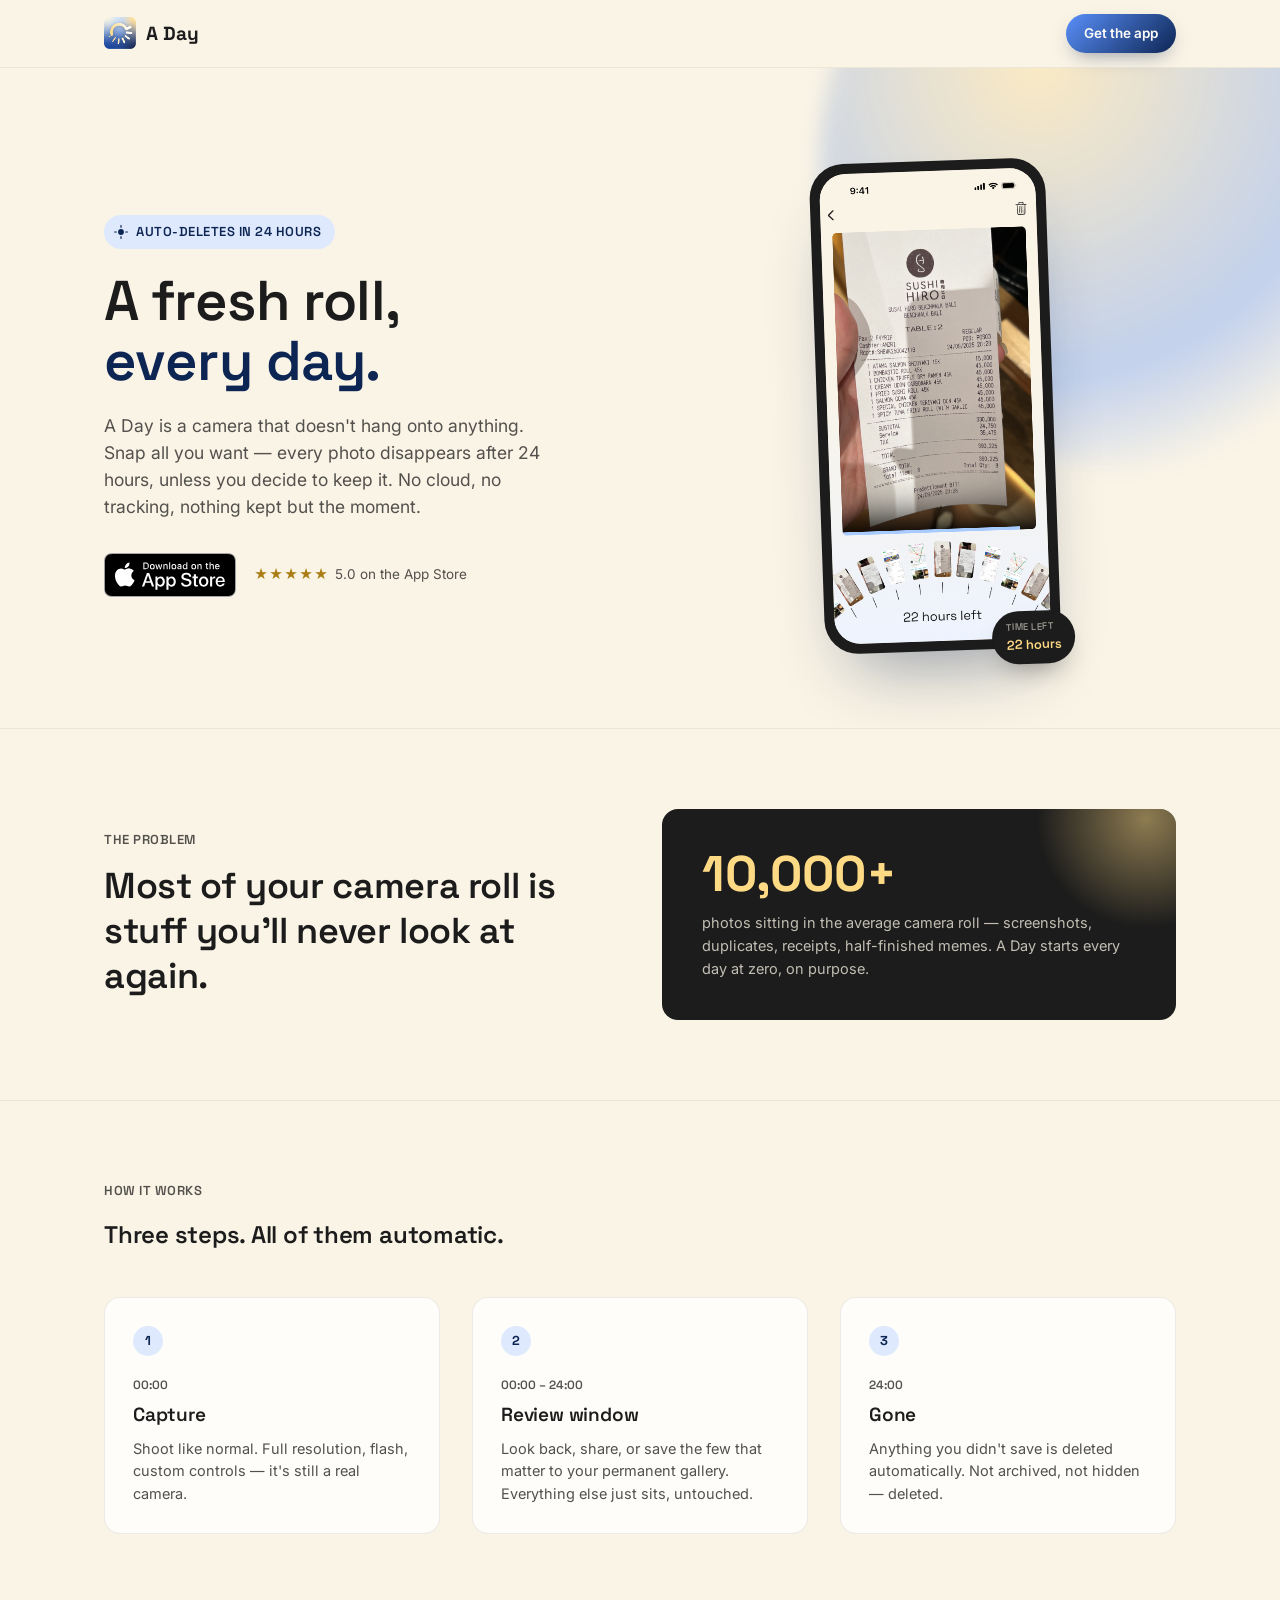
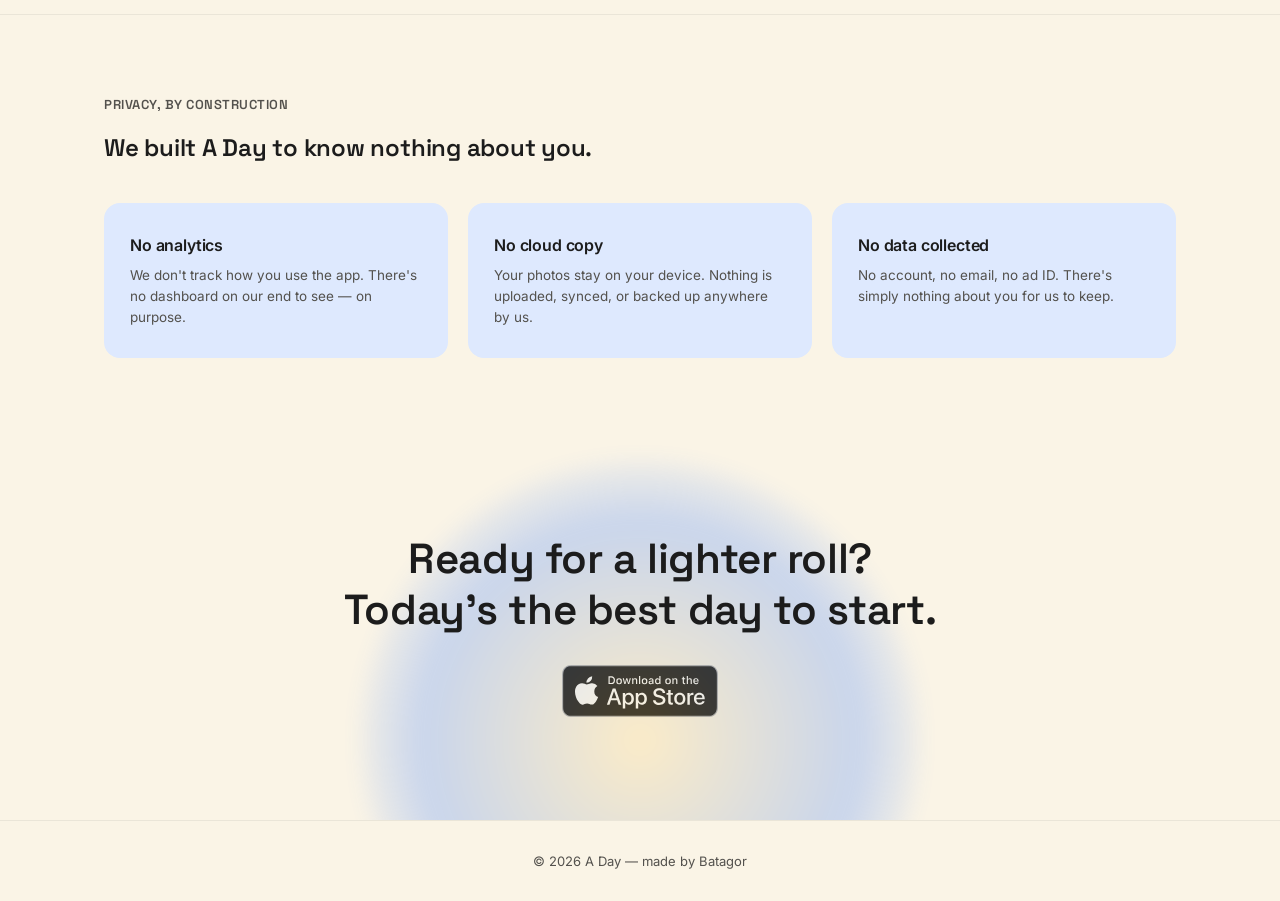
==== index.html @ b7d55d92 "Increase stage and phone dimensions in CSS" ====
<!DOCTYPE html>
<html lang="en">
<head>
<meta charset="UTF-8">
<meta name="viewport" content="width=device-width, initial-scale=1.0">
<title>A Day — A fresh roll, every day</title>
<meta name="description" content="A Day is a privacy-first camera app that auto-deletes your photos after 24 hours. No cloud. No analytics. No clutter.">

<!-- ============================================================
  CONFIG
============================================================ -->
<script>
  const APP_STORE_URL = "https://apps.apple.com/id/app/a-day-temporary-camera/id6754833335?l=id";
  const RATING = "5.0";
</script>

<link rel="preconnect" href="https://fonts.googleapis.com">
<link rel="preconnect" href="https://fonts.gstatic.com" crossorigin>
<link href="https://fonts.googleapis.com/css2?family=Space+Grotesk:wght@400;500;600;700&family=Inter:wght@400;500;600&display=swap" rel="stylesheet">

<style>
  :root{
    --cream: #faf4e6;
    --cream-soft: #fefdfa;
    --ink: #1c1c1c;
    --ink-soft: #53514d;
    --blue: #5a90fa;
    --blue-deep: #0d2553;
    --blue-pale: #dee9fe;
    --yellow: #ffda85;
    --yellow-deep: #aa7d14;
    --mint: #d5ffe0;
    --radius: 16px;
  }

  *{ box-sizing: border-box; }
  html{ scroll-behavior: smooth; }
  body{
    margin: 0;
    background: var(--cream);
    color: var(--ink);
    font-family: 'Inter', sans-serif;
    line-height: 1.55;
    -webkit-font-smoothing: antialiased;
  }
  h1, h2, h3{
    font-family: 'Space Grotesk', sans-serif;
    font-weight: 600;
    margin: 0;
    letter-spacing: -0.01em;
  }
  a{ color: inherit; }
  :focus-visible{ outline: 2px solid var(--blue-deep); outline-offset: 3px; }

  .wrap{ max-width: 1120px; margin: 0 auto; padding: 0 24px; }

  header{
    position: sticky; top: 0; z-index: 50;
    background: rgba(250,244,230,0.85);
    backdrop-filter: blur(8px);
    border-bottom: 1px solid rgba(28,28,28,0.06);
  }
  .header-inner{
    display: flex; align-items: center; justify-content: space-between;
    padding: 14px 24px;
  }
  .brand{ display: flex; align-items: center; gap: 10px; text-decoration: none; }
  .brand img{ width: 32px; height: 32px; display: block; }
  .brand span{
    font-family: 'Space Grotesk', sans-serif;
    font-weight: 700; font-size: 19px; color: var(--ink);
  }
  .btn{
    font-family: 'Inter', sans-serif; font-size: 14px; font-weight: 600;
    text-decoration: none; padding: 11px 20px; border-radius: 999px;
    display: inline-block; transition: transform 0.15s ease, box-shadow 0.15s ease;
  }
  .btn-primary{
    background: linear-gradient(135deg, var(--blue) 0%, var(--blue-deep) 100%);
    color: var(--cream-soft);
    box-shadow: 0 8px 20px -8px rgba(13,37,83,0.5);
  }
  .btn-primary:hover{ transform: translateY(-2px); box-shadow: 0 12px 24px -8px rgba(13,37,83,0.55); }
  .btn-small{ font-size: 13.5px; padding: 9px 18px; }
  .badge-link{ display: inline-block; line-height: 0; transition: transform 0.15s ease; }
  .badge-link img{ height: 44px; width: auto; display: block; }
  .badge-link:hover{ transform: translateY(-2px); }
  .badge-link.large img{ height: 52px; }

  .hero{ padding: 88px 0 72px; position: relative; overflow: hidden; }
  .hero-glow{
    position: absolute; top: -220px; right: -160px;
    width: 620px; height: 620px; border-radius: 50%;
    background: radial-gradient(circle at 35% 35%, var(--yellow) 0%, var(--blue) 55%, transparent 75%);
    opacity: 0.35; filter: blur(10px);
    pointer-events: none;
  }
  .hero-grid{
    display: grid; grid-template-columns: 1.05fr 0.95fr; gap: 56px;
    align-items: center; position: relative;
  }
  .eyebrow{
    font-family: 'Space Grotesk', sans-serif; font-weight: 600;
    font-size: 13px; letter-spacing: 0.04em; text-transform: uppercase;
    color: var(--blue-deep);
    display: inline-flex; align-items: center; gap: 8px;
    background: var(--blue-pale);
    padding: 7px 14px 7px 10px; border-radius: 999px;
    margin-bottom: 22px;
  }
  .eyebrow .sunmark{ width: 14px; height: 14px; }
  .hero h1{
    font-size: clamp(36px, 5vw, 56px); line-height: 1.06; margin-bottom: 22px;
  }
  .hero h1 .accent{ color: var(--blue-deep); }
  .hero p.lede{
    font-size: 17.5px; color: var(--ink-soft); max-width: 460px; margin-bottom: 32px;
  }
  .cta-row{ display: flex; align-items: center; gap: 18px; flex-wrap: wrap; }
  .rating-inline{ font-size: 13.5px; color: var(--ink-soft); display: flex; align-items: center; gap: 6px; }
  .rating-inline .stars{ color: var(--yellow-deep); letter-spacing: 1px; }

  .stage{ position: relative; display: flex; justify-content: center; align-items: center; height: 500px; }
  .phone{
    width: 236px; height: 490px;
    background: var(--ink);
    border-radius: 34px;
    padding: 10px;
    box-shadow: 0 40px 70px -30px rgba(13,37,83,0.45);
    position: relative;
    transform: rotate(-2deg);
  }
  .phone-screen{
    width: 100%; height: 100%;
    border-radius: 26px;
    overflow: hidden;
    position: relative;
    background: var(--cream);
  }
  .phone-screen img{
    width: 100%; height: 100%;
    object-fit: cover;
    object-position: top center;
    display: block;
  }
  .timer-pill{
    position: absolute; bottom: -16px; right: -14px;
    background: var(--ink); color: var(--yellow);
    padding: 9px 14px; border-radius: 999px;
    font-family: 'Space Grotesk', sans-serif; font-size: 13px; font-weight: 600;
    box-shadow: 0 14px 28px -12px rgba(0,0,0,0.4);
  }
  .timer-pill span{ color: var(--cream); opacity: 0.6; font-size: 9.5px; font-weight: 500; display: block; letter-spacing: 0.05em; text-transform: uppercase; }

  @media (max-width: 860px){
    .hero-grid{ grid-template-columns: 1fr; }
    .stage{ height: 420px; order: -1; margin-bottom: 8px; }
  }

  .section{ padding: 80px 0; border-top: 1px solid rgba(28,28,28,0.07); }
  .section-label{
    font-family: 'Space Grotesk', sans-serif; font-weight: 600;
    font-size: 13px; letter-spacing: 0.04em; text-transform: uppercase;
    color: var(--ink-soft); margin-bottom: 14px;
  }

  .problem-grid{ display: grid; grid-template-columns: 1fr 1fr; gap: 44px; align-items: center; }
  .problem-grid h2{ font-size: clamp(27px, 3.2vw, 36px); line-height: 1.25; }
  .stat-card{
    background: var(--ink); color: var(--cream);
    padding: 40px; border-radius: var(--radius);
    position: relative; overflow: hidden;
  }
  .stat-card::after{
    content: ""; position: absolute; width: 220px; height: 220px; border-radius: 50%;
    background: radial-gradient(circle, var(--yellow), transparent 70%);
    top: -100px; right: -80px; opacity: 0.5;
  }
  .stat-number{
    font-family: 'Space Grotesk', sans-serif; font-weight: 700;
    font-size: 50px; color: var(--yellow); line-height: 1; margin-bottom: 12px; position: relative;
  }
  .stat-caption{ color: rgba(250,244,230,0.75); font-size: 14.5px; line-height: 1.6; position: relative; }
  @media (max-width: 860px){ .problem-grid{ grid-template-columns: 1fr; } }

  .timeline{ display: grid; grid-template-columns: repeat(3, 1fr); gap: 32px; margin-top: 44px; }
  .tl-step{
    background: var(--cream-soft);
    border: 1px solid rgba(28,28,28,0.08);
    border-radius: var(--radius);
    padding: 28px;
  }
  .tl-mark{
    width: 30px; height: 30px; border-radius: 50%;
    background: var(--blue-pale); color: var(--blue-deep);
    font-family: 'Space Grotesk', sans-serif; font-weight: 700; font-size: 13px;
    display: flex; align-items: center; justify-content: center;
    margin-bottom: 20px;
  }
  .tl-time{
    font-family: 'Space Grotesk', sans-serif; font-size: 12px; font-weight: 600;
    color: var(--ink-soft); margin-bottom: 6px; display: block;
  }
  .tl-step h3{ font-size: 19px; margin-bottom: 8px; }
  .tl-step p{ color: var(--ink-soft); font-size: 14.5px; margin: 0; }
  @media (max-width: 860px){ .timeline{ grid-template-columns: 1fr; } }

  .privacy-grid{ display: grid; grid-template-columns: repeat(3, 1fr); gap: 20px; margin-top: 36px; }
  .privacy-item{
    background: var(--blue-pale);
    padding: 30px 26px; border-radius: var(--radius);
  }
  .privacy-item h3{ font-family: 'Inter', sans-serif; font-size: 16px; font-weight: 600; margin-bottom: 8px; }
  .privacy-item p{ color: var(--ink-soft); font-size: 13.5px; margin: 0; }
  @media (max-width: 860px){ .privacy-grid{ grid-template-columns: 1fr; } }

  .final-cta{ text-align: center; padding: 96px 0; position: relative; overflow: hidden; }
  .final-glow{
    position: absolute; bottom: -200px; left: 50%; transform: translateX(-50%);
    width: 560px; height: 560px; border-radius: 50%;
    background: radial-gradient(circle, var(--yellow) 0%, var(--blue) 55%, transparent 75%);
    opacity: 0.3; filter: blur(10px); pointer-events: none;
  }
  .final-cta h2{
    font-size: clamp(28px, 4vw, 42px); max-width: 600px; margin: 0 auto 30px; line-height: 1.2; position: relative;
  }

  footer{ border-top: 1px solid rgba(28,28,28,0.07); padding: 30px 0; }
  .footer-inner{
    display: flex; justify-content: center; align-items: center;
    font-size: 13px; color: var(--ink-soft);
  }
  .footer-inner a{ text-decoration: none; color: var(--ink-soft); }
  .footer-inner a:hover{ color: var(--ink); }
  .footer-links{ display: flex; gap: 20px; }

  @media (prefers-reduced-motion: reduce){
    *{ animation-duration: 0.001ms !important; animation-iteration-count: 1 !important; }
  }
</style>
</head>
<body>

<header>
  <div class="wrap header-inner">
    <a href="#" class="brand"><img src="assets/logo.png" alt="A Day logo"><span>A Day</span></a>
    <a href="#download" class="btn btn-primary btn-small">Get the app</a>
  </div>
</header>

<section class="hero">
  <div class="hero-glow" aria-hidden="true"></div>
  <div class="wrap hero-grid">
    <div>
      <div class="eyebrow">
        <svg class="sunmark" viewBox="0 0 24 24" fill="none"><circle cx="12" cy="12" r="5" fill="currentColor"/><g stroke="currentColor" stroke-width="2" stroke-linecap="round"><line x1="12" y1="1" x2="12" y2="4"/><line x1="12" y1="20" x2="12" y2="23"/><line x1="1" y1="12" x2="4" y2="12"/><line x1="20" y1="12" x2="23" y2="12"/></g></svg>
        Auto-deletes in 24 hours
      </div>
      <h1>A fresh roll,<br><span class="accent">every day.</span></h1>
      <p class="lede">A Day is a camera that doesn't hang onto anything. Snap all you want — every photo disappears after 24 hours, unless you decide to keep it. No cloud, no tracking, nothing kept but the moment.</p>
      <div class="cta-row">
        <a href="#" id="cta-hero" class="badge-link"><img src="assets/app-store-badge.svg" alt="Download on the App Store"></a>
        <span class="rating-inline"><span class="stars">★★★★★</span> <span id="rating-text">5.0 on the App Store</span></span>
      </div>
    </div>
    <div class="stage" aria-hidden="true">
      <div class="phone">
        <div class="phone-screen">
          <img src="assets/screenshot-detail.png" alt="A Day app showing a photo with a countdown until it's automatically deleted">
        </div>
        <div class="timer-pill">
          <span>Time left</span>
          22 hours
        </div>
      </div>
    </div>
  </div>
</section>

<section class="section">
  <div class="wrap problem-grid">
    <div>
      <div class="section-label">The problem</div>
      <h2>Most of your camera roll is stuff you'll never look at again.</h2>
    </div>
    <div class="stat-card">
      <div class="stat-number">10,000+</div>
      <div class="stat-caption">photos sitting in the average camera roll — screenshots, duplicates, receipts, half-finished memes. A Day starts every day at zero, on purpose.</div>
    </div>
  </div>
</section>

<section class="section">
  <div class="wrap">
    <div class="section-label">How it works</div>
    <h2>Three steps. All of them automatic.</h2>
    <div class="timeline">
      <div class="tl-step">
        <div class="tl-mark">1</div>
        <span class="tl-time">00:00</span>
        <h3>Capture</h3>
        <p>Shoot like normal. Full resolution, flash, custom controls — it's still a real camera.</p>
      </div>
      <div class="tl-step">
        <div class="tl-mark">2</div>
        <span class="tl-time">00:00 – 24:00</span>
        <h3>Review window</h3>
        <p>Look back, share, or save the few that matter to your permanent gallery. Everything else just sits, untouched.</p>
      </div>
      <div class="tl-step">
        <div class="tl-mark">3</div>
        <span class="tl-time">24:00</span>
        <h3>Gone</h3>
        <p>Anything you didn't save is deleted automatically. Not archived, not hidden — deleted.</p>
      </div>
    </div>
  </div>
</section>

<section class="section">
  <div class="wrap">
    <div class="section-label">Privacy, by construction</div>
    <h2>We built A Day to know nothing about you.</h2>
    <div class="privacy-grid">
      <div class="privacy-item">
        <h3>No analytics</h3>
        <p>We don't track how you use the app. There's no dashboard on our end to see — on purpose.</p>
      </div>
      <div class="privacy-item">
        <h3>No cloud copy</h3>
        <p>Your photos stay on your device. Nothing is uploaded, synced, or backed up anywhere by us.</p>
      </div>
      <div class="privacy-item">
        <h3>No data collected</h3>
        <p>No account, no email, no ad ID. There's simply nothing about you for us to keep.</p>
      </div>
    </div>
  </div>
</section>

<section class="final-cta">
  <div class="final-glow" aria-hidden="true"></div>
  <div class="wrap">
    <h2>Ready for a lighter roll? Today's the best day to start.</h2>
    <a href="#" id="cta-final" class="badge-link large"><img src="assets/app-store-badge.svg" alt="Download on the App Store"></a>
  </div>
</section>

<footer id="download">
  <div class="wrap footer-inner">
    <span>© 2026 A Day — made by Batagor</span>
  </div>
</footer>

<script>
  document.getElementById('cta-hero').href = APP_STORE_URL;
  document.getElementById('cta-final').href = APP_STORE_URL;
  document.getElementById('rating-text').textContent = RATING + " on the App Store";
</script>

</body>
</html>
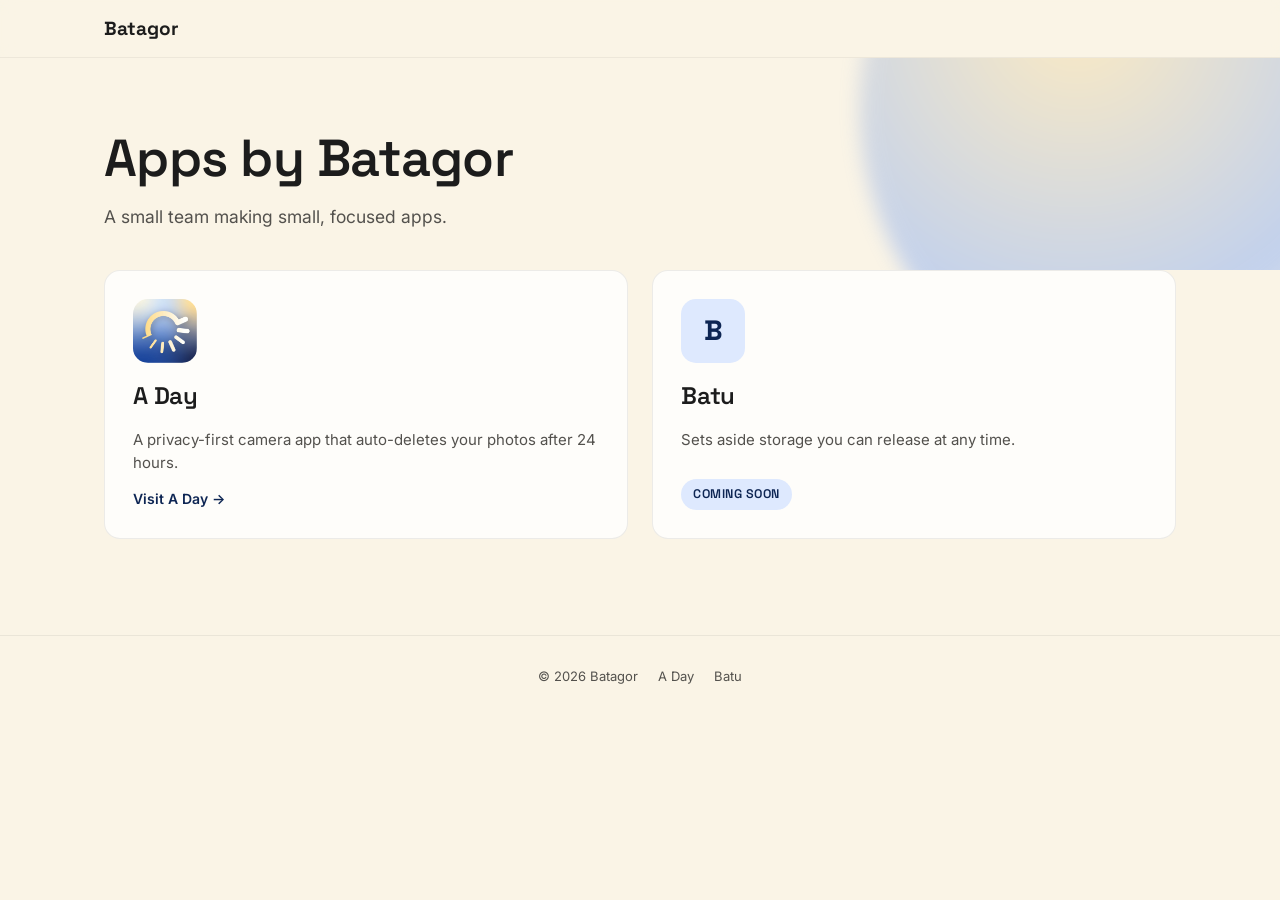
==== commit 633c0329: "Turn the site into a multi-app hub - Move the A Day landing page to /a-day/ (root-absolute asset pat" ====
--- a/index.html
+++ b/index.html
@@ -3,360 +3,65 @@
 <head>
 <meta charset="UTF-8">
 <meta name="viewport" content="width=device-width, initial-scale=1.0">
-<title>A Day — A fresh roll, every day</title>
-<meta name="description" content="A Day is a privacy-first camera app that auto-deletes your photos after 24 hours. No cloud. No analytics. No clutter.">
+<title>Batagor — Apps</title>
+<meta name="description" content="Apps made by Batagor: A Day, the camera whose snaps disappear after 24 hours, and Batu (coming soon), which sets aside storage you can release at any time.">
+<meta name="google-site-verification" content="d1tkm-9uw9FmjgkhbZ3iORdb0nf5IUboRrhlaVH-_lI" />
+<link rel="canonical" href="https://ada-batagor.github.io/">
 
-<!-- ============================================================
-  CONFIG
-============================================================ -->
-<script>
-  const APP_STORE_URL = "https://apps.apple.com/id/app/a-day-temporary-camera/id6754833335?l=id";
-  const RATING = "5.0";
-</script>
+<meta property="og:title" content="Batagor — Apps">
+<meta property="og:description" content="Apps made by Batagor: A Day, the camera whose snaps disappear after 24 hours, and Batu (coming soon), which sets aside storage you can release at any time.">
+<meta property="og:image" content="https://ada-batagor.github.io/assets/logo.png">
+<meta property="og:url" content="https://ada-batagor.github.io/">
+<meta property="og:type" content="website">
+<meta name="twitter:card" content="summary">
 
 <link rel="preconnect" href="https://fonts.googleapis.com">
 <link rel="preconnect" href="https://fonts.gstatic.com" crossorigin>
 <link href="https://fonts.googleapis.com/css2?family=Space+Grotesk:wght@400;500;600;700&family=Inter:wght@400;500;600&display=swap" rel="stylesheet">
-
-<style>
-  :root{
-    --cream: #faf4e6;
-    --cream-soft: #fefdfa;
-    --ink: #1c1c1c;
-    --ink-soft: #53514d;
-    --blue: #5a90fa;
-    --blue-deep: #0d2553;
-    --blue-pale: #dee9fe;
-    --yellow: #ffda85;
-    --yellow-deep: #aa7d14;
-    --mint: #d5ffe0;
-    --radius: 16px;
-  }
-
-  *{ box-sizing: border-box; }
-  html{ scroll-behavior: smooth; }
-  body{
-    margin: 0;
-    background: var(--cream);
-    color: var(--ink);
-    font-family: 'Inter', sans-serif;
-    line-height: 1.55;
-    -webkit-font-smoothing: antialiased;
-  }
-  h1, h2, h3{
-    font-family: 'Space Grotesk', sans-serif;
-    font-weight: 600;
-    margin: 0;
-    letter-spacing: -0.01em;
-  }
-  a{ color: inherit; }
-  :focus-visible{ outline: 2px solid var(--blue-deep); outline-offset: 3px; }
-
-  .wrap{ max-width: 1120px; margin: 0 auto; padding: 0 24px; }
-
-  header{
-    position: sticky; top: 0; z-index: 50;
-    background: rgba(250,244,230,0.85);
-    backdrop-filter: blur(8px);
-    border-bottom: 1px solid rgba(28,28,28,0.06);
-  }
-  .header-inner{
-    display: flex; align-items: center; justify-content: space-between;
-    padding: 14px 24px;
-  }
-  .brand{ display: flex; align-items: center; gap: 10px; text-decoration: none; }
-  .brand img{ width: 32px; height: 32px; display: block; }
-  .brand span{
-    font-family: 'Space Grotesk', sans-serif;
-    font-weight: 700; font-size: 19px; color: var(--ink);
-  }
-  .btn{
-    font-family: 'Inter', sans-serif; font-size: 14px; font-weight: 600;
-    text-decoration: none; padding: 11px 20px; border-radius: 999px;
-    display: inline-block; transition: transform 0.15s ease, box-shadow 0.15s ease;
-  }
-  .btn-primary{
-    background: linear-gradient(135deg, var(--blue) 0%, var(--blue-deep) 100%);
-    color: var(--cream-soft);
-    box-shadow: 0 8px 20px -8px rgba(13,37,83,0.5);
-  }
-  .btn-primary:hover{ transform: translateY(-2px); box-shadow: 0 12px 24px -8px rgba(13,37,83,0.55); }
-  .btn-small{ font-size: 13.5px; padding: 9px 18px; }
-  .badge-link{ display: inline-block; line-height: 0; transition: transform 0.15s ease; }
-  .badge-link img{ height: 44px; width: auto; display: block; }
-  .badge-link:hover{ transform: translateY(-2px); }
-  .badge-link.large img{ height: 52px; }
-
-  .hero{ padding: 88px 0 72px; position: relative; overflow: hidden; }
-  .hero-glow{
-    position: absolute; top: -220px; right: -160px;
-    width: 620px; height: 620px; border-radius: 50%;
-    background: radial-gradient(circle at 35% 35%, var(--yellow) 0%, var(--blue) 55%, transparent 75%);
-    opacity: 0.35; filter: blur(10px);
-    pointer-events: none;
-  }
-  .hero-grid{
-    display: grid; grid-template-columns: 1.05fr 0.95fr; gap: 56px;
-    align-items: center; position: relative;
-  }
-  .eyebrow{
-    font-family: 'Space Grotesk', sans-serif; font-weight: 600;
-    font-size: 13px; letter-spacing: 0.04em; text-transform: uppercase;
-    color: var(--blue-deep);
-    display: inline-flex; align-items: center; gap: 8px;
-    background: var(--blue-pale);
-    padding: 7px 14px 7px 10px; border-radius: 999px;
-    margin-bottom: 22px;
-  }
-  .eyebrow .sunmark{ width: 14px; height: 14px; }
-  .hero h1{
-    font-size: clamp(36px, 5vw, 56px); line-height: 1.06; margin-bottom: 22px;
-  }
-  .hero h1 .accent{ color: var(--blue-deep); }
-  .hero p.lede{
-    font-size: 17.5px; color: var(--ink-soft); max-width: 460px; margin-bottom: 32px;
-  }
-  .cta-row{ display: flex; align-items: center; gap: 18px; flex-wrap: wrap; }
-  .rating-inline{ font-size: 13.5px; color: var(--ink-soft); display: flex; align-items: center; gap: 6px; }
-  .rating-inline .stars{ color: var(--yellow-deep); letter-spacing: 1px; }
-
-  .stage{ position: relative; display: flex; justify-content: center; align-items: center; height: 500px; }
-  .phone{
-    width: 236px; height: 490px;
-    background: var(--ink);
-    border-radius: 34px;
-    padding: 10px;
-    box-shadow: 0 40px 70px -30px rgba(13,37,83,0.45);
-    position: relative;
-    transform: rotate(-2deg);
-  }
-  .phone-screen{
-    width: 100%; height: 100%;
-    border-radius: 26px;
-    overflow: hidden;
-    position: relative;
-    background: var(--cream);
-  }
-  .phone-screen img{
-    width: 100%; height: 100%;
-    object-fit: cover;
-    object-position: top center;
-    display: block;
-  }
-  .timer-pill{
-    position: absolute; bottom: -16px; right: -14px;
-    background: var(--ink); color: var(--yellow);
-    padding: 9px 14px; border-radius: 999px;
-    font-family: 'Space Grotesk', sans-serif; font-size: 13px; font-weight: 600;
-    box-shadow: 0 14px 28px -12px rgba(0,0,0,0.4);
-  }
-  .timer-pill span{ color: var(--cream); opacity: 0.6; font-size: 9.5px; font-weight: 500; display: block; letter-spacing: 0.05em; text-transform: uppercase; }
-
-  @media (max-width: 860px){
-    .hero-grid{ grid-template-columns: 1fr; }
-    .stage{ height: 420px; order: -1; margin-bottom: 8px; }
-  }
-
-  .section{ padding: 80px 0; border-top: 1px solid rgba(28,28,28,0.07); }
-  .section-label{
-    font-family: 'Space Grotesk', sans-serif; font-weight: 600;
-    font-size: 13px; letter-spacing: 0.04em; text-transform: uppercase;
-    color: var(--ink-soft); margin-bottom: 14px;
-  }
-
-  .problem-grid{ display: grid; grid-template-columns: 1fr 1fr; gap: 44px; align-items: center; }
-  .problem-grid h2{ font-size: clamp(27px, 3.2vw, 36px); line-height: 1.25; }
-  .stat-card{
-    background: var(--ink); color: var(--cream);
-    padding: 40px; border-radius: var(--radius);
-    position: relative; overflow: hidden;
-  }
-  .stat-card::after{
-    content: ""; position: absolute; width: 220px; height: 220px; border-radius: 50%;
-    background: radial-gradient(circle, var(--yellow), transparent 70%);
-    top: -100px; right: -80px; opacity: 0.5;
-  }
-  .stat-number{
-    font-family: 'Space Grotesk', sans-serif; font-weight: 700;
-    font-size: 50px; color: var(--yellow); line-height: 1; margin-bottom: 12px; position: relative;
-  }
-  .stat-caption{ color: rgba(250,244,230,0.75); font-size: 14.5px; line-height: 1.6; position: relative; }
-  @media (max-width: 860px){ .problem-grid{ grid-template-columns: 1fr; } }
-
-  .timeline{ display: grid; grid-template-columns: repeat(3, 1fr); gap: 32px; margin-top: 44px; }
-  .tl-step{
-    background: var(--cream-soft);
-    border: 1px solid rgba(28,28,28,0.08);
-    border-radius: var(--radius);
-    padding: 28px;
-  }
-  .tl-mark{
-    width: 30px; height: 30px; border-radius: 50%;
-    background: var(--blue-pale); color: var(--blue-deep);
-    font-family: 'Space Grotesk', sans-serif; font-weight: 700; font-size: 13px;
-    display: flex; align-items: center; justify-content: center;
-    margin-bottom: 20px;
-  }
-  .tl-time{
-    font-family: 'Space Grotesk', sans-serif; font-size: 12px; font-weight: 600;
-    color: var(--ink-soft); margin-bottom: 6px; display: block;
-  }
-  .tl-step h3{ font-size: 19px; margin-bottom: 8px; }
-  .tl-step p{ color: var(--ink-soft); font-size: 14.5px; margin: 0; }
-  @media (max-width: 860px){ .timeline{ grid-template-columns: 1fr; } }
-
-  .privacy-grid{ display: grid; grid-template-columns: repeat(3, 1fr); gap: 20px; margin-top: 36px; }
-  .privacy-item{
-    background: var(--blue-pale);
-    padding: 30px 26px; border-radius: var(--radius);
-  }
-  .privacy-item h3{ font-family: 'Inter', sans-serif; font-size: 16px; font-weight: 600; margin-bottom: 8px; }
-  .privacy-item p{ color: var(--ink-soft); font-size: 13.5px; margin: 0; }
-  @media (max-width: 860px){ .privacy-grid{ grid-template-columns: 1fr; } }
-
-  .final-cta{ text-align: center; padding: 96px 0; position: relative; overflow: hidden; }
-  .final-glow{
-    position: absolute; bottom: -200px; left: 50%; transform: translateX(-50%);
-    width: 560px; height: 560px; border-radius: 50%;
-    background: radial-gradient(circle, var(--yellow) 0%, var(--blue) 55%, transparent 75%);
-    opacity: 0.3; filter: blur(10px); pointer-events: none;
-  }
-  .final-cta h2{
-    font-size: clamp(28px, 4vw, 42px); max-width: 600px; margin: 0 auto 30px; line-height: 1.2; position: relative;
-  }
-
-  footer{ border-top: 1px solid rgba(28,28,28,0.07); padding: 30px 0; }
-  .footer-inner{
-    display: flex; justify-content: center; align-items: center;
-    font-size: 13px; color: var(--ink-soft);
-  }
-  .footer-inner a{ text-decoration: none; color: var(--ink-soft); }
-  .footer-inner a:hover{ color: var(--ink); }
-  .footer-links{ display: flex; gap: 20px; }
-
-  @media (prefers-reduced-motion: reduce){
-    *{ animation-duration: 0.001ms !important; animation-iteration-count: 1 !important; }
-  }
-</style>
+<link rel="stylesheet" href="/assets/site.css">
 </head>
 <body>
 
 <header>
   <div class="wrap header-inner">
-    <a href="#" class="brand"><img src="assets/logo.png" alt="A Day logo"><span>A Day</span></a>
-    <a href="#download" class="btn btn-primary btn-small">Get the app</a>
+    <a href="/" class="brand"><span>Batagor</span></a>
   </div>
 </header>
 
-<section class="hero">
+<section class="hub-hero">
   <div class="hero-glow" aria-hidden="true"></div>
-  <div class="wrap hero-grid">
-    <div>
-      <div class="eyebrow">
-        <svg class="sunmark" viewBox="0 0 24 24" fill="none"><circle cx="12" cy="12" r="5" fill="currentColor"/><g stroke="currentColor" stroke-width="2" stroke-linecap="round"><line x1="12" y1="1" x2="12" y2="4"/><line x1="12" y1="20" x2="12" y2="23"/><line x1="1" y1="12" x2="4" y2="12"/><line x1="20" y1="12" x2="23" y2="12"/></g></svg>
-        Auto-deletes in 24 hours
-      </div>
-      <h1>A fresh roll,<br><span class="accent">every day.</span></h1>
-      <p class="lede">A Day is a camera that doesn't hang onto anything. Snap all you want — every photo disappears after 24 hours, unless you decide to keep it. No cloud, no tracking, nothing kept but the moment.</p>
-      <div class="cta-row">
-        <a href="#" id="cta-hero" class="badge-link"><img src="assets/app-store-badge.svg" alt="Download on the App Store"></a>
-        <span class="rating-inline"><span class="stars">★★★★★</span> <span id="rating-text">5.0 on the App Store</span></span>
-      </div>
-    </div>
-    <div class="stage" aria-hidden="true">
-      <div class="phone">
-        <div class="phone-screen">
-          <img src="assets/screenshot-detail.png" alt="A Day app showing a photo with a countdown until it's automatically deleted">
-        </div>
-        <div class="timer-pill">
-          <span>Time left</span>
-          22 hours
-        </div>
-      </div>
-    </div>
+  <div class="wrap">
+    <h1>Apps by Batagor</h1>
+    <p class="lede">A small team making small, focused apps.</p>
   </div>
 </section>
 
-<section class="section">
-  <div class="wrap problem-grid">
-    <div>
-      <div class="section-label">The problem</div>
-      <h2>Most of your camera roll is stuff you'll never look at again.</h2>
-    </div>
-    <div class="stat-card">
-      <div class="stat-number">10,000+</div>
-      <div class="stat-caption">photos sitting in the average camera roll — screenshots, duplicates, receipts, half-finished memes. A Day starts every day at zero, on purpose.</div>
-    </div>
+<section>
+  <div class="wrap app-grid">
+    <a class="app-card" href="/a-day/">
+      <img class="app-icon" src="/assets/logo.png" alt="A Day logo">
+      <h2>A Day</h2>
+      <p>A privacy-first camera app that auto-deletes your photos after 24 hours.</p>
+      <span class="go">Visit A Day →</span>
+    </a>
+    <a class="app-card" href="/batu/">
+      <div class="app-icon placeholder" aria-hidden="true">B</div>
+      <h2>Batu</h2>
+      <p>Sets aside storage you can release at any time.</p>
+      <span class="soon-pill">Coming soon</span>
+    </a>
   </div>
 </section>
 
-<section class="section">
-  <div class="wrap">
-    <div class="section-label">How it works</div>
-    <h2>Three steps. All of them automatic.</h2>
-    <div class="timeline">
-      <div class="tl-step">
-        <div class="tl-mark">1</div>
-        <span class="tl-time">00:00</span>
-        <h3>Capture</h3>
-        <p>Shoot like normal. Full resolution, flash, custom controls — it's still a real camera.</p>
-      </div>
-      <div class="tl-step">
-        <div class="tl-mark">2</div>
-        <span class="tl-time">00:00 – 24:00</span>
-        <h3>Review window</h3>
-        <p>Look back, share, or save the few that matter to your permanent gallery. Everything else just sits, untouched.</p>
-      </div>
-      <div class="tl-step">
-        <div class="tl-mark">3</div>
-        <span class="tl-time">24:00</span>
-        <h3>Gone</h3>
-        <p>Anything you didn't save is deleted automatically. Not archived, not hidden — deleted.</p>
-      </div>
-    </div>
-  </div>
-</section>
-
-<section class="section">
-  <div class="wrap">
-    <div class="section-label">Privacy, by construction</div>
-    <h2>We built A Day to know nothing about you.</h2>
-    <div class="privacy-grid">
-      <div class="privacy-item">
-        <h3>No analytics</h3>
-        <p>We don't track how you use the app. There's no dashboard on our end to see — on purpose.</p>
-      </div>
-      <div class="privacy-item">
-        <h3>No cloud copy</h3>
-        <p>Your photos stay on your device. Nothing is uploaded, synced, or backed up anywhere by us.</p>
-      </div>
-      <div class="privacy-item">
-        <h3>No data collected</h3>
-        <p>No account, no email, no ad ID. There's simply nothing about you for us to keep.</p>
-      </div>
-    </div>
-  </div>
-</section>
-
-<section class="final-cta">
-  <div class="final-glow" aria-hidden="true"></div>
-  <div class="wrap">
-    <h2>Ready for a lighter roll? Today's the best day to start.</h2>
-    <a href="#" id="cta-final" class="badge-link large"><img src="assets/app-store-badge.svg" alt="Download on the App Store"></a>
-  </div>
-</section>
-
-<footer id="download">
+<footer>
   <div class="wrap footer-inner">
-    <span>© 2026 A Day — made by Batagor</span>
+    <span>© 2026 Batagor</span>
+    <nav class="footer-links" aria-label="Footer">
+      <a href="/a-day/">A Day</a>
+      <a href="/batu/">Batu</a>
+    </nav>
   </div>
 </footer>
 
-<script>
-  document.getElementById('cta-hero').href = APP_STORE_URL;
-  document.getElementById('cta-final').href = APP_STORE_URL;
-  document.getElementById('rating-text').textContent = RATING + " on the App Store";
-</script>
-
 </body>
 </html>
--- a/assets/site.css
+++ b/assets/site.css
@@ -0,0 +1,370 @@
+/* ============================================================
+   Shared site stylesheet — Batagor apps hub
+   Tokens below are the A Day theme (default). Another app can
+   override any of them with a body attribute, e.g.:
+     <body data-app="batu">  ->  [data-app="batu"]{ --blue: ...; }
+============================================================ */
+
+:root{
+  --cream: #faf4e6;
+  --cream-soft: #fefdfa;
+  --ink: #1c1c1c;
+  --ink-soft: #53514d;
+  --blue: #5a90fa;
+  --blue-deep: #0d2553;
+  --blue-pale: #dee9fe;
+  --yellow: #ffda85;
+  --yellow-deep: #aa7d14;
+  --mint: #d5ffe0;
+  --radius: 16px;
+}
+
+*{ box-sizing: border-box; }
+html{ scroll-behavior: smooth; }
+body{
+  margin: 0;
+  background: var(--cream);
+  color: var(--ink);
+  font-family: 'Inter', sans-serif;
+  line-height: 1.55;
+  -webkit-font-smoothing: antialiased;
+}
+h1, h2, h3{
+  font-family: 'Space Grotesk', sans-serif;
+  font-weight: 600;
+  margin: 0;
+  letter-spacing: -0.01em;
+}
+a{ color: inherit; }
+:focus-visible{ outline: 2px solid var(--blue-deep); outline-offset: 3px; }
+
+.wrap{ max-width: 1120px; margin: 0 auto; padding: 0 24px; }
+
+header{
+  position: sticky; top: 0; z-index: 50;
+  background: rgba(250,244,230,0.85);
+  backdrop-filter: blur(8px);
+  border-bottom: 1px solid rgba(28,28,28,0.06);
+}
+.header-inner{
+  display: flex; align-items: center; justify-content: space-between;
+  padding: 14px 24px;
+}
+.brand{ display: flex; align-items: center; gap: 10px; text-decoration: none; }
+.brand img{ width: 32px; height: 32px; display: block; }
+.brand span{
+  font-family: 'Space Grotesk', sans-serif;
+  font-weight: 700; font-size: 19px; color: var(--ink);
+}
+.btn{
+  font-family: 'Inter', sans-serif; font-size: 14px; font-weight: 600;
+  text-decoration: none; padding: 11px 20px; border-radius: 999px;
+  display: inline-block; transition: transform 0.15s ease, box-shadow 0.15s ease;
+}
+.btn-primary{
+  background: linear-gradient(135deg, var(--blue) 0%, var(--blue-deep) 100%);
+  color: var(--cream-soft);
+  box-shadow: 0 8px 20px -8px rgba(13,37,83,0.5);
+}
+.btn-primary:hover{ transform: translateY(-2px); box-shadow: 0 12px 24px -8px rgba(13,37,83,0.55); }
+.btn-small{ font-size: 13.5px; padding: 9px 18px; }
+.badge-link{ display: inline-block; line-height: 0; transition: transform 0.15s ease; }
+.badge-link img{ height: 44px; width: auto; display: block; }
+.badge-link:hover{ transform: translateY(-2px); }
+.badge-link.large img{ height: 52px; }
+
+.hero{ padding: 88px 0 72px; position: relative; overflow: hidden; }
+.hero-glow{
+  position: absolute; top: -220px; right: -160px;
+  width: 620px; height: 620px; border-radius: 50%;
+  background: radial-gradient(circle at 35% 35%, var(--yellow) 0%, var(--blue) 55%, transparent 75%);
+  opacity: 0.35; filter: blur(10px);
+  pointer-events: none;
+}
+.hero-grid{
+  display: grid; grid-template-columns: 1.05fr 0.95fr; gap: 56px;
+  align-items: center; position: relative;
+}
+.eyebrow{
+  font-family: 'Space Grotesk', sans-serif; font-weight: 600;
+  font-size: 13px; letter-spacing: 0.04em; text-transform: uppercase;
+  color: var(--blue-deep);
+  display: inline-flex; align-items: center; gap: 8px;
+  background: var(--blue-pale);
+  padding: 7px 14px 7px 10px; border-radius: 999px;
+  margin-bottom: 22px;
+}
+.eyebrow .sunmark{ width: 14px; height: 14px; }
+.hero h1{
+  font-size: clamp(36px, 5vw, 56px); line-height: 1.06; margin-bottom: 22px;
+}
+.hero h1 .accent{ color: var(--blue-deep); }
+.hero p.lede{
+  font-size: 17.5px; color: var(--ink-soft); max-width: 460px; margin-bottom: 32px;
+}
+.cta-row{ display: flex; align-items: center; gap: 18px; flex-wrap: wrap; }
+.rating-inline{ font-size: 13.5px; color: var(--ink-soft); display: flex; align-items: center; gap: 6px; }
+.rating-inline .stars{ color: var(--yellow-deep); letter-spacing: 1px; }
+
+.stage{ position: relative; display: flex; justify-content: center; align-items: center; height: 500px; }
+.phone{
+  width: 236px; height: 490px;
+  background: var(--ink);
+  border-radius: 34px;
+  padding: 10px;
+  box-shadow: 0 40px 70px -30px rgba(13,37,83,0.45);
+  position: relative;
+  transform: rotate(-2deg);
+}
+.phone-screen{
+  width: 100%; height: 100%;
+  border-radius: 26px;
+  overflow: hidden;
+  position: relative;
+  background: var(--cream);
+}
+.phone-screen img{
+  width: 100%; height: 100%;
+  object-fit: cover;
+  object-position: top center;
+  display: block;
+}
+.timer-pill{
+  position: absolute; bottom: -16px; right: -14px;
+  background: var(--ink); color: var(--yellow);
+  padding: 9px 14px; border-radius: 999px;
+  font-family: 'Space Grotesk', sans-serif; font-size: 13px; font-weight: 600;
+  box-shadow: 0 14px 28px -12px rgba(0,0,0,0.4);
+}
+.timer-pill span{ color: var(--cream); opacity: 0.6; font-size: 9.5px; font-weight: 500; display: block; letter-spacing: 0.05em; text-transform: uppercase; }
+
+@media (max-width: 860px){
+  .wrap{ padding: 0 20px; }
+  .hero{ padding: 52px 0 44px; }
+  .hero-grid{ grid-template-columns: 1fr; text-align: center; }
+  .eyebrow{ margin-left: auto; margin-right: auto; }
+  .hero p.lede{ margin-left: auto; margin-right: auto; }
+  .cta-row{ justify-content: center; }
+  .stage{ height: 410px; order: -1; margin-bottom: 4px; }
+  .phone{ width: 180px; height: 374px; }
+}
+
+.section{ padding: 80px 0; border-top: 1px solid rgba(28,28,28,0.07); }
+@media (max-width: 860px){ .section{ padding: 52px 0; } }
+.section-label{
+  font-family: 'Space Grotesk', sans-serif; font-weight: 600;
+  font-size: 13px; letter-spacing: 0.04em; text-transform: uppercase;
+  color: var(--ink-soft); margin-bottom: 14px;
+}
+
+.problem-grid{ display: grid; grid-template-columns: 1fr 1fr; gap: 44px; align-items: center; }
+.problem-grid h2{ font-size: clamp(27px, 3.2vw, 36px); line-height: 1.25; }
+.stat-card{
+  background: var(--ink); color: var(--cream);
+  padding: 40px; border-radius: var(--radius);
+  position: relative; overflow: hidden;
+}
+.stat-card::after{
+  content: ""; position: absolute; width: 220px; height: 220px; border-radius: 50%;
+  background: radial-gradient(circle, var(--yellow), transparent 70%);
+  top: -100px; right: -80px; opacity: 0.5;
+}
+.stat-number{
+  font-family: 'Space Grotesk', sans-serif; font-weight: 700;
+  font-size: 50px; color: var(--yellow); line-height: 1; margin-bottom: 12px; position: relative;
+}
+.stat-caption{ color: rgba(250,244,230,0.75); font-size: 14.5px; line-height: 1.6; position: relative; }
+@media (max-width: 860px){
+  .problem-grid{ grid-template-columns: 1fr; gap: 28px; }
+  .stat-card{ padding: 28px; }
+  .stat-number{ font-size: 40px; }
+}
+
+.timeline{ display: grid; grid-template-columns: repeat(3, 1fr); gap: 32px; margin-top: 44px; }
+.tl-step{
+  background: var(--cream-soft);
+  border: 1px solid rgba(28,28,28,0.08);
+  border-radius: var(--radius);
+  padding: 28px;
+}
+.tl-mark{
+  width: 30px; height: 30px; border-radius: 50%;
+  background: var(--blue-pale); color: var(--blue-deep);
+  font-family: 'Space Grotesk', sans-serif; font-weight: 700; font-size: 13px;
+  display: flex; align-items: center; justify-content: center;
+  margin-bottom: 20px;
+}
+.tl-time{
+  font-family: 'Space Grotesk', sans-serif; font-size: 12px; font-weight: 600;
+  color: var(--ink-soft); margin-bottom: 6px; display: block;
+}
+.tl-step h3{ font-size: 19px; margin-bottom: 8px; }
+.tl-step p{ color: var(--ink-soft); font-size: 14.5px; margin: 0; }
+@media (max-width: 860px){
+  .timeline{ grid-template-columns: 1fr; gap: 18px; }
+  .tl-step{ padding: 22px; }
+}
+
+.privacy-grid{ display: grid; grid-template-columns: repeat(3, 1fr); gap: 20px; margin-top: 36px; }
+.privacy-item{
+  background: var(--blue-pale);
+  padding: 30px 26px; border-radius: var(--radius);
+}
+.privacy-item h3{ font-family: 'Inter', sans-serif; font-size: 16px; font-weight: 600; margin-bottom: 8px; }
+.privacy-item p{ color: var(--ink-soft); font-size: 13.5px; margin: 0; }
+@media (max-width: 860px){
+  .privacy-grid{ grid-template-columns: 1fr; gap: 14px; }
+  .privacy-item{ padding: 24px 20px; }
+}
+
+.final-cta{ text-align: center; padding: 96px 0; position: relative; overflow: hidden; }
+@media (max-width: 860px){ .final-cta{ padding: 60px 0; } }
+.final-glow{
+  position: absolute; bottom: -200px; left: 50%; transform: translateX(-50%);
+  width: 560px; height: 560px; border-radius: 50%;
+  background: radial-gradient(circle, var(--yellow) 0%, var(--blue) 55%, transparent 75%);
+  opacity: 0.3; filter: blur(10px); pointer-events: none;
+}
+.final-cta h2{
+  font-size: clamp(28px, 4vw, 42px); max-width: 600px; margin: 0 auto 30px; line-height: 1.2; position: relative;
+}
+
+footer{ border-top: 1px solid rgba(28,28,28,0.07); padding: 30px 0; }
+.footer-inner{
+  display: flex; justify-content: center; align-items: center;
+  font-size: 13px; color: var(--ink-soft);
+}
+.footer-inner a{ text-decoration: none; color: var(--ink-soft); }
+.footer-inner a:hover{ color: var(--ink); }
+.footer-links{ display: flex; gap: 20px; }
+
+@media (prefers-reduced-motion: reduce){
+  *{ animation-duration: 0.001ms !important; animation-iteration-count: 1 !important; }
+}
+
+@media (max-width: 480px){
+  .wrap{ padding: 0 18px; }
+  .header-inner{ padding: 12px 18px; }
+  .brand span{ font-size: 17px; }
+  .hero h1{ font-size: 32px; }
+  .hero p.lede{ font-size: 16px; }
+  .phone{ width: 160px; height: 332px; }
+  .stage{ height: 366px; }
+  .timer-pill{ font-size: 12px; padding: 8px 12px; }
+  .stat-number{ font-size: 34px; }
+  .problem-grid h2{ font-size: 24px; }
+}
+
+/* ---- Per-app theme hooks (override tokens only) ---- */
+[data-app="a-day"]{ /* default theme — values live in :root */ }
+[data-app="batu"]{
+  /* Batu reuses the A Day tokens for now (no brand palette decided).
+     To theme Batu, override tokens here, e.g.:
+       --blue: ...; --blue-deep: ...; --blue-pale: ...; --yellow: ...; */
+}
+
+/* ---- Shared header/footer additions ---- */
+.brand{
+  font-family: 'Space Grotesk', sans-serif;
+  font-weight: 700; font-size: 19px; color: var(--ink);
+}
+.footer-inner{ gap: 20px; flex-wrap: wrap; }
+.footer-links{ gap: 20px; flex-wrap: wrap; }
+
+/* ---- Hub (root index) ---- */
+.hub-hero{ padding: 72px 0 40px; position: relative; overflow: hidden; }
+.hub-hero .hero-glow{ top: -260px; right: -200px; }
+.hub-hero h1{ font-size: clamp(34px, 5vw, 52px); line-height: 1.08; margin-bottom: 16px; position: relative; }
+.hub-hero p.lede{ font-size: 17.5px; color: var(--ink-soft); max-width: 520px; margin: 0; position: relative; }
+.app-grid{ display: grid; grid-template-columns: repeat(2, 1fr); gap: 24px; padding-bottom: 96px; position: relative; }
+.app-card{
+  display: flex; flex-direction: column; gap: 14px;
+  background: var(--cream-soft);
+  border: 1px solid rgba(28,28,28,0.08);
+  border-radius: var(--radius);
+  padding: 28px; text-decoration: none;
+  transition: transform 0.15s ease, box-shadow 0.15s ease;
+}
+.app-card:hover{ transform: translateY(-2px); box-shadow: 0 16px 30px -18px rgba(13,37,83,0.45); }
+.app-icon{ width: 64px; height: 64px; border-radius: 15px; display: block; }
+.app-icon.placeholder{
+  background: var(--blue-pale); color: var(--blue-deep);
+  font-family: 'Space Grotesk', sans-serif; font-weight: 700; font-size: 28px;
+  display: flex; align-items: center; justify-content: center;
+}
+.app-card h2{ font-size: 24px; }
+.app-card p{ margin: 0; color: var(--ink-soft); font-size: 15px; }
+.app-card .go{ margin-top: auto; font-size: 14px; font-weight: 600; color: var(--blue-deep); }
+@media (max-width: 860px){
+  .hub-hero{ padding: 48px 0 28px; }
+  .app-grid{ grid-template-columns: 1fr; gap: 16px; padding-bottom: 64px; }
+  .app-card{ padding: 22px; }
+}
+
+/* ---- Document pages (privacy / support) — scoped to body.doc ---- */
+.doc header{ position: static; background: none; backdrop-filter: none; }
+.doc .wrap{ max-width: 720px; }
+.doc main{ padding: 56px 0 72px; }
+.doc h1{ font-size: 36px; line-height: 1.15; margin-bottom: 8px; }
+.doc h2{ font-size: 21px; margin: 36px 0 8px; }
+.doc p, .doc li{ font-size: 16px; }
+.doc p{ margin: 0 0 14px; }
+.doc ul{ padding-left: 22px; margin: 0 0 14px; }
+.doc li{ margin-bottom: 6px; }
+.doc main a{ color: var(--blue-deep); }
+.doc .meta{ color: var(--ink-soft); font-size: 14px; margin-bottom: 28px; }
+.doc .summary{ background: rgba(13,37,83,0.06); border-radius: 12px; padding: 14px 18px; margin-bottom: 14px; }
+.doc .summary p{ margin: 0; }
+@media (max-width: 480px){
+  .doc h1{ font-size: 30px; }
+}
+
+/* ---- Changelog (releases) — scoped to body.changelog ---- */
+.changelog .cl-head{ padding: 64px 0 24px; }
+.changelog .cl-head h1{ font-size: clamp(34px, 5vw, 48px); line-height: 1.08; margin-bottom: 12px; }
+.changelog .cl-head p{ margin: 0; font-size: 17px; color: var(--ink-soft); max-width: 520px; }
+.cl-list{ padding-bottom: 96px; }
+.cl-entry{
+  display: grid; grid-template-columns: 180px minmax(0, 1fr); gap: 48px;
+  padding: 48px 0; border-top: 1px solid rgba(28,28,28,0.07);
+}
+.cl-entry{ scroll-margin-top: 56px; }
+.cl-meta{ position: sticky; top: 88px; align-self: start; }
+.cl-version{
+  font-family: 'Space Grotesk', sans-serif; font-weight: 700; font-size: 22px;
+  color: var(--ink); text-decoration: none; display: inline-block;
+}
+.cl-version:hover{ color: var(--blue-deep); text-decoration: underline; text-underline-offset: 4px; }
+.cl-date{ display: block; margin-top: 4px; font-size: 14px; color: var(--ink-soft); }
+.cl-body{ max-width: 680px; }
+.cl-body h2{ font-size: clamp(24px, 3vw, 30px); line-height: 1.2; margin-bottom: 10px; }
+.cl-summary{ margin: 0 0 24px; font-size: 16.5px; color: var(--ink-soft); }
+.cl-img{ margin: 0 0 28px; }
+.cl-img img{ width: 100%; height: auto; display: block; border-radius: var(--radius); border: 1px solid rgba(28,28,28,0.08); }
+.cl-group{
+  font-family: 'Space Grotesk', sans-serif; font-weight: 600;
+  font-size: 13px; letter-spacing: 0.04em; text-transform: uppercase;
+  color: var(--blue-deep); margin: 28px 0 10px;
+}
+.cl-body ul{ margin: 0; padding-left: 20px; }
+.cl-body li{ font-size: 15.5px; margin-bottom: 8px; }
+.cl-body li::marker{ color: var(--blue); }
+.cl-entry:target .cl-version{ color: var(--blue-deep); text-decoration: underline; text-underline-offset: 4px; }
+@media (max-width: 860px){
+  .changelog .cl-head{ padding: 44px 0 12px; }
+  .cl-entry{ grid-template-columns: 1fr; gap: 14px; padding: 36px 0; }
+  .cl-meta{ position: static; display: flex; align-items: baseline; gap: 12px; }
+  .cl-date{ margin-top: 0; }
+  .cl-list{ padding-bottom: 64px; }
+}
+
+/* ---- Coming-soon label (hub card + app placeholder) ---- */
+.soon-pill{
+  align-self: flex-start; margin-top: auto;
+  font-family: 'Space Grotesk', sans-serif; font-weight: 600;
+  font-size: 12.5px; letter-spacing: 0.04em; text-transform: uppercase;
+  color: var(--blue-deep); background: var(--blue-pale);
+  padding: 6px 12px; border-radius: 999px;
+}
+.soon-links{ display: flex; gap: 20px; margin-top: 28px; font-size: 15px; font-weight: 500; position: relative; }
+.soon-links a{ color: var(--blue-deep); }
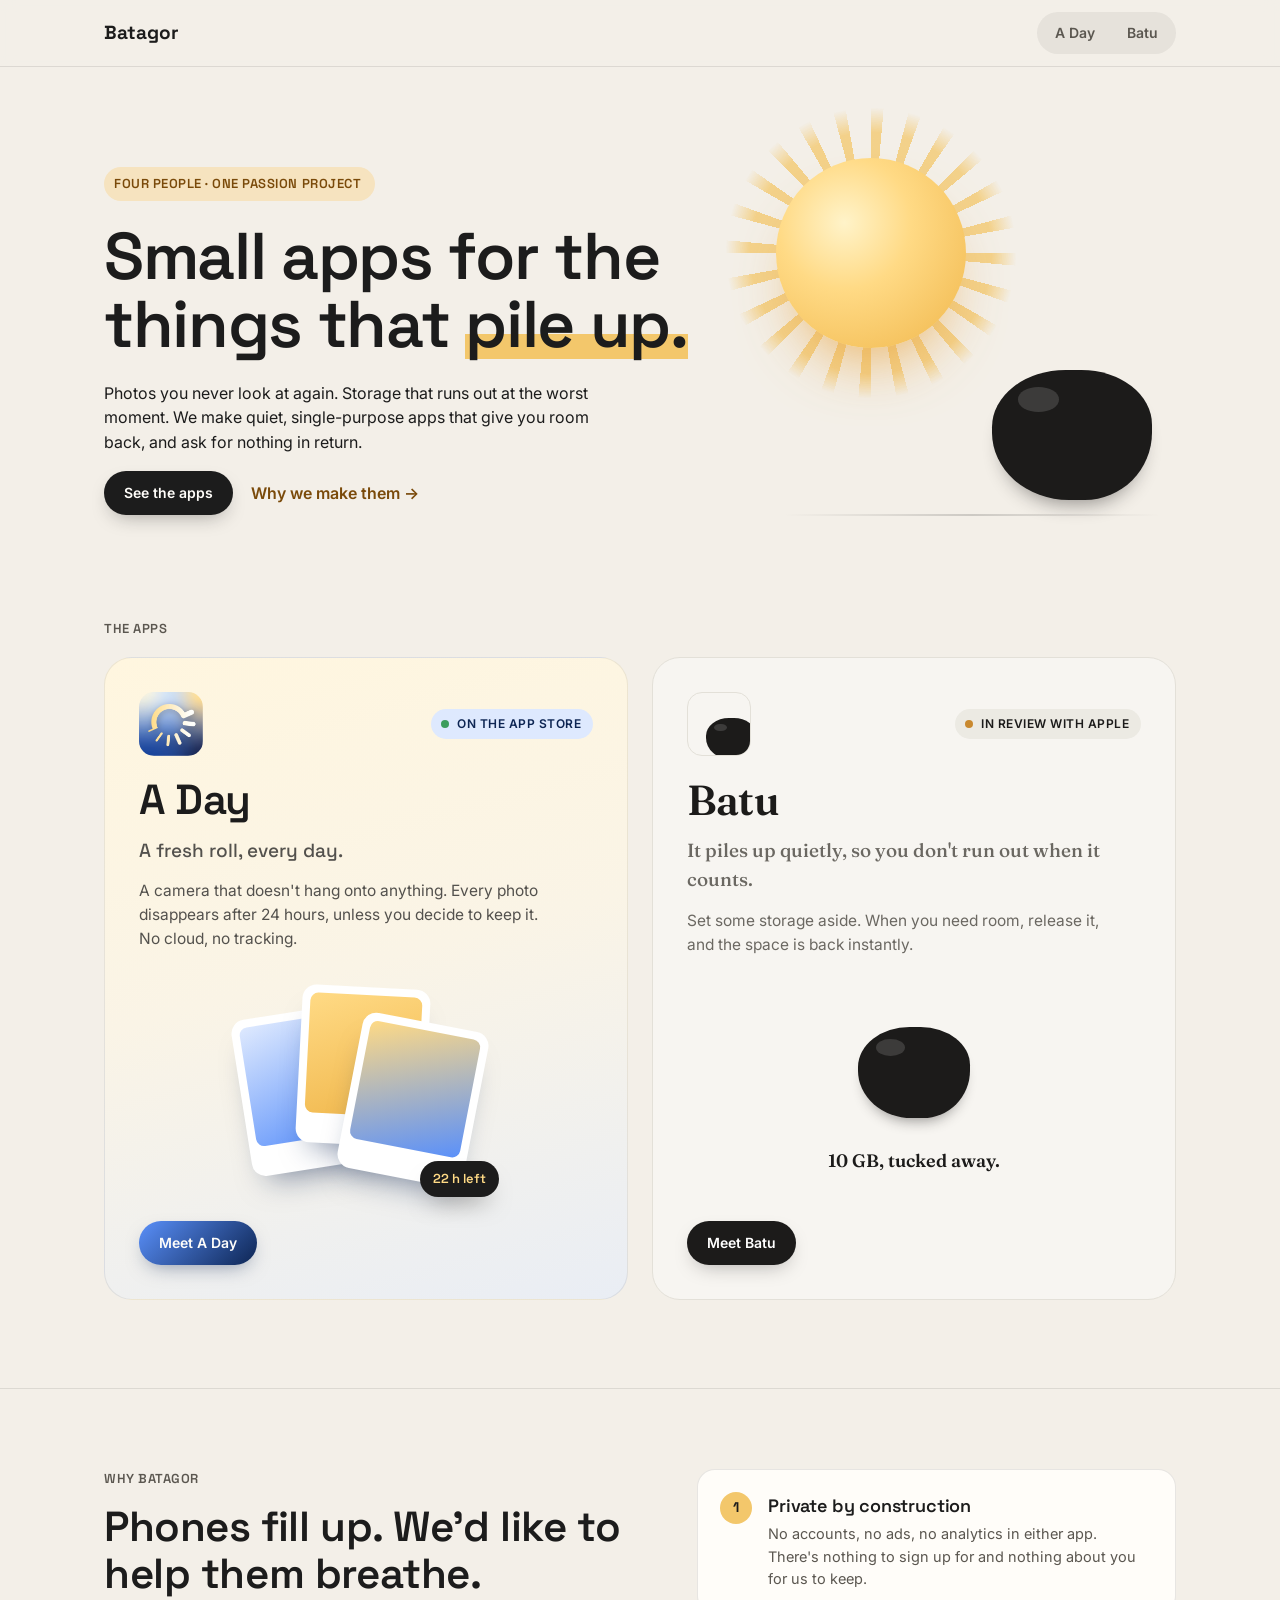
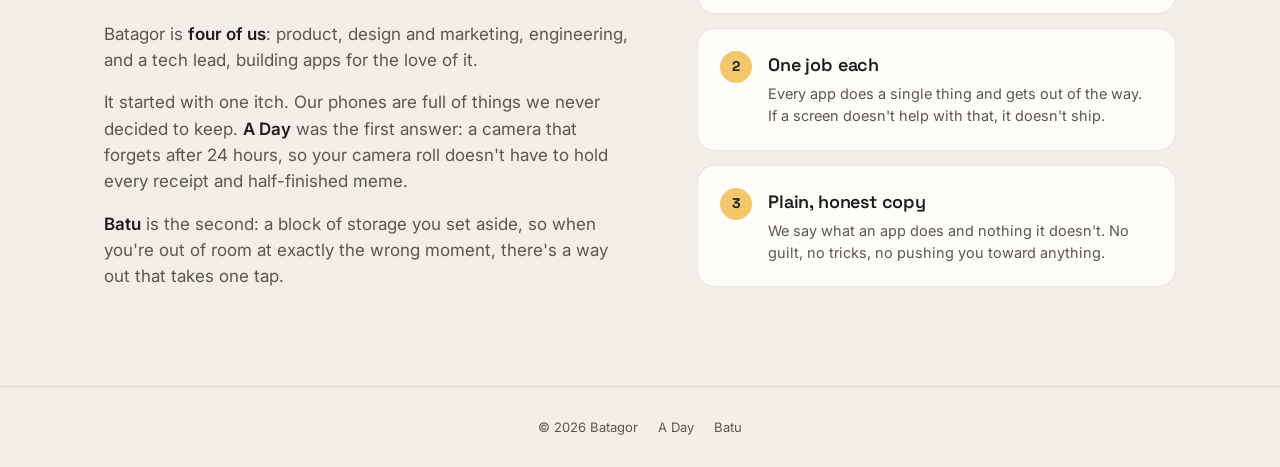
==== commit a271deb3: "Redesign hub, add Batu teaser, per-app themes and shared nav Co-Authored-By: Claude Sonnet 5.5 <nore" ====
--- a/index.html
+++ b/index.html
@@ -3,55 +3,169 @@
 <head>
 <meta charset="UTF-8">
 <meta name="viewport" content="width=device-width, initial-scale=1.0">
-<title>Batagor — Apps</title>
-<meta name="description" content="Apps made by Batagor: A Day, the camera whose snaps disappear after 24 hours, and Batu (coming soon), which sets aside storage you can release at any time.">
+<title>Batagor — Small apps for the things that pile up</title>
+<meta name="description" content="Batagor is four people making small, private apps: A Day, the camera whose snaps disappear after 24 hours, and Batu, which sets aside storage you can release at any time.">
 <meta name="google-site-verification" content="d1tkm-9uw9FmjgkhbZ3iORdb0nf5IUboRrhlaVH-_lI" />
 <link rel="canonical" href="https://ada-batagor.github.io/">
 
-<meta property="og:title" content="Batagor — Apps">
-<meta property="og:description" content="Apps made by Batagor: A Day, the camera whose snaps disappear after 24 hours, and Batu (coming soon), which sets aside storage you can release at any time.">
+<meta property="og:title" content="Batagor — Small apps for the things that pile up">
+<meta property="og:description" content="Four people, small private apps: A Day, a camera that forgets after 24 hours, and Batu, storage you set aside and release when you need it.">
 <meta property="og:image" content="https://ada-batagor.github.io/assets/logo.png">
 <meta property="og:url" content="https://ada-batagor.github.io/">
 <meta property="og:type" content="website">
 <meta name="twitter:card" content="summary">
 
+<script src="/assets/config.js"></script>
+
 <link rel="preconnect" href="https://fonts.googleapis.com">
 <link rel="preconnect" href="https://fonts.gstatic.com" crossorigin>
-<link href="https://fonts.googleapis.com/css2?family=Space+Grotesk:wght@400;500;600;700&family=Inter:wght@400;500;600&display=swap" rel="stylesheet">
+<link href="https://fonts.googleapis.com/css2?family=Space+Grotesk:wght@400;500;600;700&family=Inter:wght@400;500;600&family=Fraunces:opsz,wght@9..144,500;9..144,600&display=swap" rel="stylesheet">
 <link rel="stylesheet" href="/assets/site.css">
+<link rel="stylesheet" href="/assets/stone.css">
+<link rel="stylesheet" href="/assets/hub.css">
 </head>
-<body>
+<body data-app="hub">
 
-<header>
+<header class="site-header">
   <div class="wrap header-inner">
-    <a href="/" class="brand"><span>Batagor</span></a>
+    <nav class="crumbs" aria-label="Batagor">
+      <a href="/" class="brand">Batagor</a>
+    </nav>
+    <nav class="switcher" aria-label="Apps">
+      <a href="/a-day/">A Day</a>
+      <a href="/batu/">Batu</a>
+    </nav>
   </div>
 </header>
 
+<main>
+
 <section class="hub-hero">
-  <div class="hero-glow" aria-hidden="true"></div>
-  <div class="wrap">
-    <h1>Apps by Batagor</h1>
-    <p class="lede">A small team making small, focused apps.</p>
+  <div class="wrap hero-grid">
+    <div>
+      <div class="eyebrow">Four people · one passion project</div>
+      <h1>Small apps for the things that <span class="hl">pile up.</span></h1>
+      <p class="lede">Photos you never look at again. Storage that runs out at the worst moment. We make quiet, single-purpose apps that give you room back, and ask for nothing in return.</p>
+      <div class="cta-row">
+        <a class="btn btn-primary" href="#apps">See the apps</a>
+        <a class="text-link" href="#why">Why we make them →</a>
+      </div>
+    </div>
+    <div class="duo" aria-hidden="true">
+      <div class="sun"><i class="rays"></i><i class="core"></i></div>
+      <div class="stone stone--tap"></div>
+      <div class="floor"></div>
+    </div>
   </div>
 </section>
 
-<section>
-  <div class="wrap app-grid">
-    <a class="app-card" href="/a-day/">
-      <img class="app-icon" src="/assets/logo.png" alt="A Day logo">
-      <h2>A Day</h2>
-      <p>A privacy-first camera app that auto-deletes your photos after 24 hours.</p>
-      <span class="go">Visit A Day →</span>
-    </a>
-    <a class="app-card" href="/batu/">
-      <div class="app-icon placeholder" aria-hidden="true">B</div>
-      <h2>Batu</h2>
-      <p>Sets aside storage you can release at any time.</p>
-      <span class="soon-pill">Coming soon</span>
-    </a>
+<section class="apps" id="apps">
+  <div class="wrap">
+    <div class="section-label">The apps</div>
+    <div class="panels">
+
+      <article class="panel reveal" data-app="a-day">
+        <div class="panel-top">
+          <img class="app-icon" src="/assets/logo.png" alt="">
+          <span class="status">On the App Store</span>
+        </div>
+        <h2><a class="stretch" href="/a-day/">A Day</a></h2>
+        <p class="tag">A fresh roll, every day.</p>
+        <p>A camera that doesn't hang onto anything. Every photo disappears after 24 hours, unless you decide to keep it. No cloud, no tracking.</p>
+        <div class="panel-art" aria-hidden="true">
+          <div class="snaps">
+            <div class="snap"><i></i></div>
+            <div class="snap"><i></i></div>
+            <div class="snap"><i></i></div>
+            <div class="snap-timer"><b></b> h left</div>
+          </div>
+        </div>
+        <div class="panel-cta"><span class="btn btn-primary">Meet A Day</span></div>
+      </article>
+
+      <article class="panel reveal" data-app="batu">
+        <div class="panel-top">
+          <div class="stone-icon" aria-hidden="true"><div class="stone"></div></div>
+          <span class="status status--review" data-review-only>In review with Apple</span>
+          <span class="status" data-live-only>On the App Store</span>
+        </div>
+        <h2><a class="stretch" href="/batu/">Batu</a></h2>
+        <p class="tag">It piles up quietly, so you don't run out when it counts.</p>
+        <p>Set some storage aside. When you need room, release it, and the space is back instantly.</p>
+        <div class="panel-art" aria-hidden="true">
+          <div class="demo demo--mini">
+            <div class="demo-stage">
+              <div class="stone ghost"></div>
+              <div class="stone demo-stone"></div>
+            </div>
+            <div class="demo-caption"><span class="cap-a">10 GB, tucked away.</span><span class="cap-b">Space is back.</span></div>
+          </div>
+        </div>
+        <div class="panel-cta"><span class="btn btn-primary">Meet Batu</span></div>
+      </article>
+
+    </div>
   </div>
 </section>
+
+<section class="section story" id="why">
+  <div class="wrap story-grid">
+    <div class="reveal">
+      <div class="section-label">Why Batagor</div>
+      <h2>Phones fill up. We'd like to help them breathe.</h2>
+      <p>Batagor is <strong>four of us</strong>: product, design and marketing, engineering, and a tech lead, building apps for the love of it.</p>
+      <p>It started with one itch. Our phones are full of things we never decided to keep. <strong>A Day</strong> was the first answer: a camera that forgets after 24 hours, so your camera roll doesn't have to hold every receipt and half-finished meme.</p>
+      <p><strong>Batu</strong> is the second: a block of storage you set aside, so when you're out of room at exactly the wrong moment, there's a way out that takes one tap.</p>
+    </div>
+    <ol class="principles reveal">
+      <li>
+        <h3>Private by construction</h3>
+        <p>No accounts, no ads, no analytics in either app. There's nothing to sign up for and nothing about you for us to keep.</p>
+      </li>
+      <li>
+        <h3>One job each</h3>
+        <p>Every app does a single thing and gets out of the way. If a screen doesn't help with that, it doesn't ship.</p>
+      </li>
+      <li>
+        <h3>Plain, honest copy</h3>
+        <p>We say what an app does and nothing it doesn't. No guilt, no tricks, no pushing you toward anything.</p>
+      </li>
+    </ol>
+  </div>
+</section>
+
+<!-- ============================================================
+  TEAM — hidden until everyone on the team agrees to appear.
+  To publish: delete the `hidden` attribute, replace "Name", the role
+  lines and the "#" links (LinkedIn), and swap avatars if you like.
+  Avatars are generic vector busts (no real faces).
+============================================================ -->
+<section class="section team" id="team" hidden>
+  <div class="wrap">
+    <div class="section-label">The team</div>
+    <h2>Who's behind it</h2>
+    <div class="team-grid">
+      <a class="member" href="#" rel="noopener">
+        <svg viewBox="0 0 120 120" role="img" aria-label="Avatar"><circle cx="60" cy="60" r="60" fill="#ffda85"/><path d="M18 112c4-24 22-34 42-34s38 10 42 34z" fill="#1c1c1c"/><circle cx="60" cy="50" r="22" fill="#f1c9a5"/><path d="M38 48c0-16 10-24 22-24s22 8 22 24c-6-8-14-12-22-12s-16 4-22 12z" fill="#2a2a2a"/></svg>
+        <h3>Name</h3><p>Role</p>
+      </a>
+      <a class="member" href="#" rel="noopener">
+        <svg viewBox="0 0 120 120" role="img" aria-label="Avatar"><circle cx="60" cy="60" r="60" fill="#dee9fe"/><path d="M18 112c4-24 22-34 42-34s38 10 42 34z" fill="#5a90fa"/><circle cx="60" cy="50" r="22" fill="#e8b98f"/><path d="M36 54c-4-24 10-34 24-34s28 10 24 34c-2-14-10-22-24-22s-22 8-24 22z" fill="#4a2f1d"/></svg>
+        <h3>Name</h3><p>Role</p>
+      </a>
+      <a class="member" href="#" rel="noopener">
+        <svg viewBox="0 0 120 120" role="img" aria-label="Avatar"><circle cx="60" cy="60" r="60" fill="#d5ffe0"/><path d="M18 112c4-24 22-34 42-34s38 10 42 34z" fill="#3c9d5c"/><circle cx="60" cy="50" r="22" fill="#f1c9a5"/><path d="M38 44c4-14 14-18 22-18s18 4 22 18c-8-4-14-6-22-6s-14 2-22 6z" fill="#1c1c1c"/></svg>
+        <h3>Name</h3><p>Role</p>
+      </a>
+      <a class="member" href="#" rel="noopener">
+        <svg viewBox="0 0 120 120" role="img" aria-label="Avatar"><circle cx="60" cy="60" r="60" fill="#ecEAe3"/><path d="M18 112c4-24 22-34 42-34s38 10 42 34z" fill="#1c1b1a"/><circle cx="60" cy="50" r="22" fill="#d9a77c"/><path d="M38 50c-2-20 8-28 22-28s24 8 22 28c-4-10-12-14-22-14s-18 4-22 14z" fill="#6b3a1e"/></svg>
+        <h3>Name</h3><p>Role</p>
+      </a>
+    </div>
+  </div>
+</section>
+
+</main>
 
 <footer>
   <div class="wrap footer-inner">
--- a/assets/site.css
+++ b/assets/site.css
@@ -1,11 +1,24 @@
 /* ============================================================
-   Shared site stylesheet — Batagor apps hub
-   Tokens below are the A Day theme (default). Another app can
-   override any of them with a body attribute, e.g.:
-     <body data-app="batu">  ->  [data-app="batu"]{ --blue: ...; }
+   Batagor — shared stylesheet
+   Themes are token sets scoped by [data-app]:
+     a-day (default) · batu · hub
+   Any element can opt into a theme (e.g. a Batu card sitting on an
+   A Day page) by carrying data-app and setting its own background/colour.
+   Page-specific styles live in hub.css, batu.css and stone.css.
 ============================================================ */
 
-:root{
+/* Cross-document view transitions: smooth page-to-page navigation, zero JS.
+   Browsers without support just navigate normally. */
+@view-transition{ navigation: auto; }
+::view-transition-old(root), ::view-transition-new(root){ animation-duration: .35s; }
+
+/* Typed custom properties — let CSS animate counters and gradient angles. */
+@property --angle{ syntax: "<angle>"; inherits: false; initial-value: 0deg; }
+@property --h{ syntax: "<integer>"; inherits: false; initial-value: 22; }
+@property --free{ syntax: "<integer>"; inherits: false; initial-value: 14; }
+
+/* ---- Theme tokens ---- */
+:root, [data-app="a-day"]{
   --cream: #faf4e6;
   --cream-soft: #fefdfa;
   --ink: #1c1c1c;
@@ -16,7 +29,53 @@
   --yellow: #ffda85;
   --yellow-deep: #aa7d14;
   --mint: #d5ffe0;
+  --line: rgba(28,28,28,0.08);
+  --header-bg: rgba(250,244,230,0.85);
+  --btn-bg: linear-gradient(135deg, #5a90fa 0%, #0d2553 100%);
+  --btn-fg: #fefdfa;
+  --btn-shadow: rgba(13,37,83,0.5);
+  --font-display: 'Space Grotesk', sans-serif;
+  --font-label: 'Space Grotesk', sans-serif;
+  --font-body: 'Inter', sans-serif;
   --radius: 16px;
+}
+/* Batu: warm off-white, ink-black stone, serif voice (tokens from the app's design spec) */
+[data-app="batu"]{
+  --cream: #f7f5f1;
+  --cream-soft: #ffffff;
+  --ink: #1c1b1a;
+  --ink-soft: #6b6862;
+  --blue: #1c1b1a;
+  --blue-deep: #1c1b1a;
+  --blue-pale: #ecEAe3;
+  --yellow: #e3e0d8;
+  --yellow-deep: #6b6862;
+  --mint: #e4ede4;
+  --line: #e3e0d8;
+  --header-bg: rgba(247,245,241,0.88);
+  --btn-bg: #1c1b1a;
+  --btn-fg: #ffffff;
+  --btn-shadow: rgba(28,27,26,0.35);
+  --font-display: 'Fraunces', Georgia, serif;
+  --font-label: 'Inter', sans-serif;
+  --radius: 14px;
+}
+/* Hub: a neutral "gallery wall" so each app can bring its own colour */
+[data-app="hub"]{
+  --cream: #f3efe8;
+  --cream-soft: #fffdf9;
+  --ink: #1c1c1c;
+  --ink-soft: #5b5750;
+  --blue: #e9a23b;
+  --blue-deep: #7a4a0a;
+  --blue-pale: #f6e3bf;
+  --yellow: #f3c76b;
+  --yellow-deep: #9a6a12;
+  --line: rgba(28,28,28,0.1);
+  --header-bg: rgba(243,239,232,0.86);
+  --btn-bg: #1c1c1c;
+  --btn-fg: #fffdf9;
+  --btn-shadow: rgba(28,28,28,0.4);
 }
 
 *{ box-sizing: border-box; }
@@ -25,12 +84,12 @@
   margin: 0;
   background: var(--cream);
   color: var(--ink);
-  font-family: 'Inter', sans-serif;
+  font-family: var(--font-body);
   line-height: 1.55;
   -webkit-font-smoothing: antialiased;
 }
 h1, h2, h3{
-  font-family: 'Space Grotesk', sans-serif;
+  font-family: var(--font-display);
   font-weight: 600;
   margin: 0;
   letter-spacing: -0.01em;
@@ -40,39 +99,90 @@
 
 .wrap{ max-width: 1120px; margin: 0 auto; padding: 0 24px; }
 
-header{
+/* ---- Header (shared by every page) ---- */
+.site-header{
   position: sticky; top: 0; z-index: 50;
-  background: rgba(250,244,230,0.85);
+  background: var(--header-bg);
   backdrop-filter: blur(8px);
-  border-bottom: 1px solid rgba(28,28,28,0.06);
+  border-bottom: 1px solid var(--line);
+  view-transition-name: site-header;
 }
 .header-inner{
-  display: flex; align-items: center; justify-content: space-between;
-  padding: 14px 24px;
-}
-.brand{ display: flex; align-items: center; gap: 10px; text-decoration: none; }
-.brand img{ width: 32px; height: 32px; display: block; }
-.brand span{
-  font-family: 'Space Grotesk', sans-serif;
-  font-weight: 700; font-size: 19px; color: var(--ink);
-}
+  display: flex; align-items: center; justify-content: space-between; gap: 16px;
+  padding: 12px 24px;
+}
+.crumbs{ display: flex; align-items: center; gap: 10px; min-width: 0; }
+.brand{
+  font-family: var(--font-display); font-weight: 700; font-size: 19px;
+  color: var(--ink); text-decoration: none;
+}
+.crumbs .sep{ color: var(--ink-soft); opacity: .45; }
+.app-name{
+  display: inline-flex; align-items: center; gap: 8px;
+  font-family: var(--font-display); font-weight: 600; font-size: 17px;
+  text-decoration: none; color: var(--ink);
+}
+.app-name img{ width: 26px; height: 26px; border-radius: 7px; display: block; }
+.header-end{ display: flex; align-items: center; gap: 12px; }
+.switcher{
+  display: flex; gap: 2px; padding: 3px;
+  background: rgba(28,28,28,0.06); border-radius: 999px;
+}
+.switcher a{
+  padding: 7px 15px; border-radius: 999px;
+  font-size: 14px; font-weight: 600; text-decoration: none; color: var(--ink-soft);
+  font-family: 'Inter', sans-serif;
+  transition: color .15s ease, background .15s ease;
+}
+.switcher a:hover{ color: var(--ink); }
+.switcher a[aria-current="page"]{
+  background: var(--cream-soft); color: var(--ink);
+  box-shadow: 0 1px 3px rgba(0,0,0,0.14);
+}
+@media (max-width: 640px){
+  .header-inner{ padding: 10px 18px; }
+  .app-name, .crumbs .sep{ display: none; }
+  .header-end .btn{ display: none; }
+}
+
+/* ---- Buttons ---- */
 .btn{
   font-family: 'Inter', sans-serif; font-size: 14px; font-weight: 600;
   text-decoration: none; padding: 11px 20px; border-radius: 999px;
   display: inline-block; transition: transform 0.15s ease, box-shadow 0.15s ease;
 }
 .btn-primary{
-  background: linear-gradient(135deg, var(--blue) 0%, var(--blue-deep) 100%);
-  color: var(--cream-soft);
-  box-shadow: 0 8px 20px -8px rgba(13,37,83,0.5);
-}
-.btn-primary:hover{ transform: translateY(-2px); box-shadow: 0 12px 24px -8px rgba(13,37,83,0.55); }
+  background: var(--btn-bg); color: var(--btn-fg);
+  box-shadow: 0 8px 20px -8px var(--btn-shadow);
+}
+.btn-primary:hover{ transform: translateY(-2px); box-shadow: 0 12px 24px -8px var(--btn-shadow); }
 .btn-small{ font-size: 13.5px; padding: 9px 18px; }
+.btn-ghost{ border: 1.5px solid var(--line); color: var(--ink); background: var(--cream-soft); }
+.btn-ghost:hover{ transform: translateY(-2px); }
 .badge-link{ display: inline-block; line-height: 0; transition: transform 0.15s ease; }
 .badge-link img{ height: 44px; width: auto; display: block; }
 .badge-link:hover{ transform: translateY(-2px); }
 .badge-link.large img{ height: 52px; }
-
+.text-link{ font-weight: 600; text-decoration: none; color: var(--blue-deep); }
+.text-link:hover{ text-decoration: underline; text-underline-offset: 4px; }
+
+/* ---- Live / in-review switch (driven by assets/config.js) ---- */
+html:not([data-batu-live]) [data-live-only]{ display: none; }
+html[data-batu-live] [data-review-only]{ display: none; }
+
+/* ---- Scroll-driven reveal: pure CSS, only where supported + motion allowed ---- */
+@media (prefers-reduced-motion: no-preference){
+  @supports (animation-timeline: view()){
+    .reveal{
+      animation: reveal both linear;
+      animation-timeline: view();
+      animation-range: entry 0% entry 50%;
+    }
+  }
+}
+@keyframes reveal{ from{ opacity: 0; transform: translateY(32px); } to{ opacity: 1; transform: none; } }
+
+/* ---- Hero (A Day + shared) ---- */
 .hero{ padding: 88px 0 72px; position: relative; overflow: hidden; }
 .hero-glow{
   position: absolute; top: -220px; right: -160px;
@@ -80,13 +190,18 @@
   background: radial-gradient(circle at 35% 35%, var(--yellow) 0%, var(--blue) 55%, transparent 75%);
   opacity: 0.35; filter: blur(10px);
   pointer-events: none;
+  animation: sunrise 1.8s cubic-bezier(.2,.7,.2,1) both;
+}
+@keyframes sunrise{
+  from{ transform: translateY(260px) scale(.7); opacity: 0; }
+  to{ transform: none; opacity: .35; }
 }
 .hero-grid{
   display: grid; grid-template-columns: 1.05fr 0.95fr; gap: 56px;
   align-items: center; position: relative;
 }
 .eyebrow{
-  font-family: 'Space Grotesk', sans-serif; font-weight: 600;
+  font-family: var(--font-label); font-weight: 600;
   font-size: 13px; letter-spacing: 0.04em; text-transform: uppercase;
   color: var(--blue-deep);
   display: inline-flex; align-items: center; gap: 8px;
@@ -94,7 +209,8 @@
   padding: 7px 14px 7px 10px; border-radius: 999px;
   margin-bottom: 22px;
 }
-.eyebrow .sunmark{ width: 14px; height: 14px; }
+.eyebrow .sunmark{ width: 14px; height: 14px; animation: spin 18s linear infinite; }
+@keyframes spin{ to{ transform: rotate(360deg); } }
 .hero h1{
   font-size: clamp(36px, 5vw, 56px); line-height: 1.06; margin-bottom: 22px;
 }
@@ -115,7 +231,9 @@
   box-shadow: 0 40px 70px -30px rgba(13,37,83,0.45);
   position: relative;
   transform: rotate(-2deg);
-}
+  animation: phone-in 1s .25s cubic-bezier(.2,.7,.2,1) both;
+}
+@keyframes phone-in{ from{ opacity: 0; transform: translateY(60px) rotate(-6deg); } to{ opacity: 1; transform: rotate(-2deg); } }
 .phone-screen{
   width: 100%; height: 100%;
   border-radius: 26px;
@@ -129,14 +247,23 @@
   object-position: top center;
   display: block;
 }
+/* The pill counts down in pure CSS (typed custom property + counter). */
 .timer-pill{
   position: absolute; bottom: -16px; right: -14px;
   background: var(--ink); color: var(--yellow);
   padding: 9px 14px; border-radius: 999px;
-  font-family: 'Space Grotesk', sans-serif; font-size: 13px; font-weight: 600;
+  font-family: var(--font-display); font-size: 13px; font-weight: 600;
   box-shadow: 0 14px 28px -12px rgba(0,0,0,0.4);
-}
+  animation: countdown 14s linear infinite;
+}
+.timer-pill b{ font-weight: inherit; counter-reset: h var(--h); }
+.timer-pill b::before{ content: counter(h); }
 .timer-pill span{ color: var(--cream); opacity: 0.6; font-size: 9.5px; font-weight: 500; display: block; letter-spacing: 0.05em; text-transform: uppercase; }
+@keyframes countdown{
+  0%{ --h: 24; }
+  80%{ --h: 0; }
+  100%{ --h: 0; }
+}
 
 @media (max-width: 860px){
   .wrap{ padding: 0 20px; }
@@ -149,10 +276,10 @@
   .phone{ width: 180px; height: 374px; }
 }
 
-.section{ padding: 80px 0; border-top: 1px solid rgba(28,28,28,0.07); }
+.section{ padding: 80px 0; border-top: 1px solid var(--line); }
 @media (max-width: 860px){ .section{ padding: 52px 0; } }
 .section-label{
-  font-family: 'Space Grotesk', sans-serif; font-weight: 600;
+  font-family: var(--font-label); font-weight: 600;
   font-size: 13px; letter-spacing: 0.04em; text-transform: uppercase;
   color: var(--ink-soft); margin-bottom: 14px;
 }
@@ -170,7 +297,7 @@
   top: -100px; right: -80px; opacity: 0.5;
 }
 .stat-number{
-  font-family: 'Space Grotesk', sans-serif; font-weight: 700;
+  font-family: var(--font-display); font-weight: 700;
   font-size: 50px; color: var(--yellow); line-height: 1; margin-bottom: 12px; position: relative;
 }
 .stat-caption{ color: rgba(250,244,230,0.75); font-size: 14.5px; line-height: 1.6; position: relative; }
@@ -183,19 +310,19 @@
 .timeline{ display: grid; grid-template-columns: repeat(3, 1fr); gap: 32px; margin-top: 44px; }
 .tl-step{
   background: var(--cream-soft);
-  border: 1px solid rgba(28,28,28,0.08);
+  border: 1px solid var(--line);
   border-radius: var(--radius);
   padding: 28px;
 }
 .tl-mark{
   width: 30px; height: 30px; border-radius: 50%;
   background: var(--blue-pale); color: var(--blue-deep);
-  font-family: 'Space Grotesk', sans-serif; font-weight: 700; font-size: 13px;
+  font-family: var(--font-display); font-weight: 700; font-size: 13px;
   display: flex; align-items: center; justify-content: center;
   margin-bottom: 20px;
 }
 .tl-time{
-  font-family: 'Space Grotesk', sans-serif; font-size: 12px; font-weight: 600;
+  font-family: var(--font-label); font-size: 12px; font-weight: 600;
   color: var(--ink-soft); margin-bottom: 6px; display: block;
 }
 .tl-step h3{ font-size: 19px; margin-bottom: 8px; }
@@ -203,6 +330,41 @@
 @media (max-width: 860px){
   .timeline{ grid-template-columns: 1fr; gap: 18px; }
   .tl-step{ padding: 22px; }
+}
+
+/* Tiny CSS-only scenes on each timeline step */
+.tl-art{ height: 54px; margin-bottom: 18px; display: flex; align-items: center; }
+.art-lens{
+  position: relative; width: 44px; height: 44px; border-radius: 50%;
+  background: var(--ink); box-shadow: inset 0 0 0 6px #3a3a3a;
+}
+.art-lens::before{
+  content: ""; position: absolute; inset: 14px; border-radius: 50%;
+  background: radial-gradient(circle at 35% 35%, var(--blue), var(--blue-deep));
+}
+.art-lens::after{
+  content: ""; position: absolute; inset: -6px; border-radius: 50%;
+  border: 3px solid var(--yellow); opacity: 0;
+  animation: flash 3.6s ease-out infinite;
+}
+@keyframes flash{ 0%, 55%{ opacity: 0; transform: scale(.8); } 62%{ opacity: 1; } 100%{ opacity: 0; transform: scale(1.5); } }
+.art-bar{ width: 100%; height: 12px; border-radius: 99px; background: var(--blue-pale); overflow: hidden; }
+.art-bar i{
+  display: block; height: 100%; width: 100%; border-radius: 99px;
+  background: linear-gradient(90deg, var(--yellow), var(--blue));
+  transform-origin: left; animation: drain 6s linear infinite;
+}
+@keyframes drain{ 0%{ transform: scaleX(1); } 85%, 100%{ transform: scaleX(0); } }
+.art-snap{
+  width: 44px; height: 44px; border-radius: 10px;
+  background: linear-gradient(160deg, var(--yellow), var(--blue));
+  animation: vanish 4.5s ease-in infinite;
+}
+@keyframes vanish{
+  0%, 45%{ opacity: 1; filter: none; transform: none; }
+  70%{ opacity: 0; filter: blur(8px); transform: translateY(-10px) scale(.85); }
+  92%{ opacity: 0; }
+  100%{ opacity: 1; filter: none; transform: none; }
 }
 
 .privacy-grid{ display: grid; grid-template-columns: repeat(3, 1fr); gap: 20px; margin-top: 36px; }
@@ -229,23 +391,39 @@
   font-size: clamp(28px, 4vw, 42px); max-width: 600px; margin: 0 auto 30px; line-height: 1.2; position: relative;
 }
 
-footer{ border-top: 1px solid rgba(28,28,28,0.07); padding: 30px 0; }
+/* ---- "Also by Batagor": cross-link card, themed per target app ---- */
+.also{ padding: 8px 0 72px; }
+.also .section-label{ margin-bottom: 16px; }
+.also-card{
+  display: flex; align-items: center; gap: 24px; flex-wrap: wrap;
+  background: var(--cream); color: var(--ink); font-family: var(--font-body);
+  border: 1px solid var(--line); border-radius: 24px; padding: 26px 30px;
+  text-decoration: none; position: relative;
+  transition: transform .2s ease, box-shadow .2s ease;
+}
+.also-card:hover{ transform: translateY(-3px); box-shadow: 0 22px 36px -26px rgba(0,0,0,.45); }
+.also-card h3{ font-size: 24px; }
+.also-card p{ margin: 4px 0 0; color: var(--ink-soft); font-size: 15px; max-width: 460px; }
+.also-card .also-mark{ flex: none; width: 84px; display: flex; justify-content: center; }
+.also-card .also-copy{ flex: 1 1 260px; }
+.also-card .go{ font-weight: 600; color: var(--blue-deep); font-size: 14.5px; }
+
+/* ---- Footer ---- */
+footer{ border-top: 1px solid var(--line); padding: 30px 0; }
 .footer-inner{
-  display: flex; justify-content: center; align-items: center;
+  display: flex; justify-content: center; align-items: center; gap: 20px; flex-wrap: wrap;
   font-size: 13px; color: var(--ink-soft);
 }
 .footer-inner a{ text-decoration: none; color: var(--ink-soft); }
 .footer-inner a:hover{ color: var(--ink); }
-.footer-links{ display: flex; gap: 20px; }
+.footer-links{ display: flex; gap: 20px; flex-wrap: wrap; }
 
 @media (prefers-reduced-motion: reduce){
-  *{ animation-duration: 0.001ms !important; animation-iteration-count: 1 !important; }
+  *{ animation-duration: 0.001ms !important; animation-iteration-count: 1 !important; transition-duration: 0.001ms !important; scroll-behavior: auto !important; }
 }
 
 @media (max-width: 480px){
   .wrap{ padding: 0 18px; }
-  .header-inner{ padding: 12px 18px; }
-  .brand span{ font-size: 17px; }
   .hero h1{ font-size: 32px; }
   .hero p.lede{ font-size: 16px; }
   .phone{ width: 160px; height: 332px; }
@@ -255,55 +433,10 @@
   .problem-grid h2{ font-size: 24px; }
 }
 
-/* ---- Per-app theme hooks (override tokens only) ---- */
-[data-app="a-day"]{ /* default theme — values live in :root */ }
-[data-app="batu"]{
-  /* Batu reuses the A Day tokens for now (no brand palette decided).
-     To theme Batu, override tokens here, e.g.:
-       --blue: ...; --blue-deep: ...; --blue-pale: ...; --yellow: ...; */
-}
-
-/* ---- Shared header/footer additions ---- */
-.brand{
-  font-family: 'Space Grotesk', sans-serif;
-  font-weight: 700; font-size: 19px; color: var(--ink);
-}
-.footer-inner{ gap: 20px; flex-wrap: wrap; }
-.footer-links{ gap: 20px; flex-wrap: wrap; }
-
-/* ---- Hub (root index) ---- */
-.hub-hero{ padding: 72px 0 40px; position: relative; overflow: hidden; }
-.hub-hero .hero-glow{ top: -260px; right: -200px; }
-.hub-hero h1{ font-size: clamp(34px, 5vw, 52px); line-height: 1.08; margin-bottom: 16px; position: relative; }
-.hub-hero p.lede{ font-size: 17.5px; color: var(--ink-soft); max-width: 520px; margin: 0; position: relative; }
-.app-grid{ display: grid; grid-template-columns: repeat(2, 1fr); gap: 24px; padding-bottom: 96px; position: relative; }
-.app-card{
-  display: flex; flex-direction: column; gap: 14px;
-  background: var(--cream-soft);
-  border: 1px solid rgba(28,28,28,0.08);
-  border-radius: var(--radius);
-  padding: 28px; text-decoration: none;
-  transition: transform 0.15s ease, box-shadow 0.15s ease;
-}
-.app-card:hover{ transform: translateY(-2px); box-shadow: 0 16px 30px -18px rgba(13,37,83,0.45); }
-.app-icon{ width: 64px; height: 64px; border-radius: 15px; display: block; }
-.app-icon.placeholder{
-  background: var(--blue-pale); color: var(--blue-deep);
-  font-family: 'Space Grotesk', sans-serif; font-weight: 700; font-size: 28px;
-  display: flex; align-items: center; justify-content: center;
-}
-.app-card h2{ font-size: 24px; }
-.app-card p{ margin: 0; color: var(--ink-soft); font-size: 15px; }
-.app-card .go{ margin-top: auto; font-size: 14px; font-weight: 600; color: var(--blue-deep); }
-@media (max-width: 860px){
-  .hub-hero{ padding: 48px 0 28px; }
-  .app-grid{ grid-template-columns: 1fr; gap: 16px; padding-bottom: 64px; }
-  .app-card{ padding: 22px; }
-}
-
 /* ---- Document pages (privacy / support) — scoped to body.doc ---- */
-.doc header{ position: static; background: none; backdrop-filter: none; }
+.doc .site-header{ position: static; background: none; backdrop-filter: none; }
 .doc .wrap{ max-width: 720px; }
+.doc .site-header .wrap{ max-width: 1120px; }
 .doc main{ padding: 56px 0 72px; }
 .doc h1{ font-size: 36px; line-height: 1.15; margin-bottom: 8px; }
 .doc h2{ font-size: 21px; margin: 36px 0 8px; }
@@ -315,23 +448,25 @@
 .doc .meta{ color: var(--ink-soft); font-size: 14px; margin-bottom: 28px; }
 .doc .summary{ background: rgba(13,37,83,0.06); border-radius: 12px; padding: 14px 18px; margin-bottom: 14px; }
 .doc .summary p{ margin: 0; }
+[data-app="batu"].doc .summary{ background: var(--blue-pale); }
 @media (max-width: 480px){
   .doc h1{ font-size: 30px; }
 }
 
 /* ---- Changelog (releases) — scoped to body.changelog ---- */
+.changelog .site-header .wrap{ max-width: 1120px; }
 .changelog .cl-head{ padding: 64px 0 24px; }
 .changelog .cl-head h1{ font-size: clamp(34px, 5vw, 48px); line-height: 1.08; margin-bottom: 12px; }
 .changelog .cl-head p{ margin: 0; font-size: 17px; color: var(--ink-soft); max-width: 520px; }
 .cl-list{ padding-bottom: 96px; }
 .cl-entry{
   display: grid; grid-template-columns: 180px minmax(0, 1fr); gap: 48px;
-  padding: 48px 0; border-top: 1px solid rgba(28,28,28,0.07);
+  padding: 48px 0; border-top: 1px solid var(--line);
 }
 .cl-entry{ scroll-margin-top: 56px; }
 .cl-meta{ position: sticky; top: 88px; align-self: start; }
 .cl-version{
-  font-family: 'Space Grotesk', sans-serif; font-weight: 700; font-size: 22px;
+  font-family: var(--font-display); font-weight: 700; font-size: 22px;
   color: var(--ink); text-decoration: none; display: inline-block;
 }
 .cl-version:hover{ color: var(--blue-deep); text-decoration: underline; text-underline-offset: 4px; }
@@ -340,9 +475,9 @@
 .cl-body h2{ font-size: clamp(24px, 3vw, 30px); line-height: 1.2; margin-bottom: 10px; }
 .cl-summary{ margin: 0 0 24px; font-size: 16.5px; color: var(--ink-soft); }
 .cl-img{ margin: 0 0 28px; }
-.cl-img img{ width: 100%; height: auto; display: block; border-radius: var(--radius); border: 1px solid rgba(28,28,28,0.08); }
+.cl-img img{ width: 100%; height: auto; display: block; border-radius: var(--radius); border: 1px solid var(--line); }
 .cl-group{
-  font-family: 'Space Grotesk', sans-serif; font-weight: 600;
+  font-family: var(--font-label); font-weight: 600;
   font-size: 13px; letter-spacing: 0.04em; text-transform: uppercase;
   color: var(--blue-deep); margin: 28px 0 10px;
 }
@@ -357,14 +492,3 @@
   .cl-date{ margin-top: 0; }
   .cl-list{ padding-bottom: 64px; }
 }
-
-/* ---- Coming-soon label (hub card + app placeholder) ---- */
-.soon-pill{
-  align-self: flex-start; margin-top: auto;
-  font-family: 'Space Grotesk', sans-serif; font-weight: 600;
-  font-size: 12.5px; letter-spacing: 0.04em; text-transform: uppercase;
-  color: var(--blue-deep); background: var(--blue-pale);
-  padding: 6px 12px; border-radius: 999px;
-}
-.soon-links{ display: flex; gap: 20px; margin-top: 28px; font-size: 15px; font-weight: 500; position: relative; }
-.soon-links a{ color: var(--blue-deep); }
--- a/assets/stone.css
+++ b/assets/stone.css
@@ -0,0 +1,111 @@
+/* ============================================================
+   Batu's stone + the reserve/release loop, drawn in pure CSS.
+   Shared by the hub, the Batu page and the "also by" cards.
+   Shape follows the app's design tokens: asymmetric rounded blob,
+   soft highlight, shadow beneath. Static state (reduced motion) =
+   "10 GB, tucked away."
+============================================================ */
+
+.stone{
+  position: relative;
+  width: var(--sw, 170px);
+  height: calc(var(--sw, 170px) * 0.812);
+  background: #1c1b1a;
+  border-radius: 46% 44% 42% 48% / 44% 42% 52% 52%;
+  box-shadow: 0 calc(var(--sw, 170px) * .09) calc(var(--sw, 170px) * .12) calc(var(--sw, 170px) * -.07) rgba(28,27,26,.45);
+  transform-origin: 50% 100%;
+}
+.stone::before{
+  content: ""; position: absolute; left: 16%; top: 13%;
+  width: 26%; height: 19%; border-radius: 50%;
+  background: rgba(255,255,255,.14);
+}
+.stone--mini{ --sw: 64px; }
+
+/* Tap-style wiggle on hover/focus for stones that are just sitting there */
+.stone--tap{ cursor: pointer; animation: breathe 6s ease-in-out infinite; }
+.stone--tap:hover, .stone--tap:focus-visible{ animation: wiggle .55s ease-in-out; }
+@keyframes breathe{ 0%, 100%{ transform: scale(1); } 50%{ transform: scale(1.018, .985); } }
+@keyframes wiggle{
+  0%{ transform: rotate(0); }
+  25%{ transform: rotate(-5deg) scale(1.03); }
+  60%{ transform: rotate(3.5deg); }
+  100%{ transform: rotate(0); }
+}
+
+/* Ghost = the "nothing reserved" outline */
+.stone.ghost{
+  background: none; box-shadow: none;
+  border: 2px dashed #b9b6ae;
+  opacity: 0;
+}
+.stone.ghost::before{ display: none; }
+
+/* ---- The loop: reserve -> tucked away -> release -> space is back ---- */
+.demo{ display: flex; flex-direction: column; align-items: center; gap: 18px; width: 100%; max-width: 340px; }
+.demo-stage{
+  position: relative; width: 100%;
+  height: calc(var(--sw, 170px) * .812 + 54px);
+  display: flex; align-items: flex-end; justify-content: center;
+}
+.demo-stage .stone{ position: absolute; bottom: 14px; left: 50%; margin-left: calc(var(--sw, 170px) / -2); }
+.demo-stage .ghost{ animation: ghost-cycle 10s ease-in-out infinite; }
+.demo-stage .demo-stone{ animation: stone-cycle 10s cubic-bezier(.3,.7,.3,1) infinite; }
+.demo-caption{ display: grid; text-align: center; min-height: 3.2em; }
+.demo-caption span{ grid-area: 1 / 1; font-family: var(--font-display); font-weight: 600; font-size: 21px; line-height: 1.25; }
+.cap-b{ opacity: 0; }
+.demo-caption .cap-a{ animation: cap-a 10s ease-in-out infinite; }
+.demo-caption .cap-b{ animation: cap-b 10s ease-in-out infinite; }
+.demo-sub{ display: block; font-family: var(--font-body); font-weight: 400; font-size: 13.5px; color: var(--ink-soft); margin-top: 4px; }
+
+.demo-bar{
+  position: relative; width: 100%; height: 10px; border-radius: 99px;
+  background: #e3e0d8; overflow: hidden; display: flex;
+}
+.demo-bar .used{ width: 62%; background: #b9b6ae; }
+.demo-bar .held{ width: 16%; background: #1c1b1a; animation: held-cycle 10s ease-in-out infinite; }
+.demo-free{
+  align-self: stretch; display: flex; justify-content: space-between;
+  font-size: 12.5px; color: var(--ink-soft); margin-top: -8px;
+  animation: free-cycle 10s ease-in-out infinite;
+}
+.demo-free b{ font-weight: 600; color: var(--ink); counter-reset: free var(--free); }
+.demo-free b::before{ content: counter(free) " GB free"; }
+.demo--mini{ --sw: 112px; }
+.demo--mini .demo-bar, .demo--mini .demo-free{ display: none; }
+.demo--mini .demo-caption span{ font-size: 18px; }
+
+@keyframes stone-cycle{
+  0%{ opacity: 0; transform: translateY(-70px) scale(.92, 1.1); }
+  9%{ opacity: 1; transform: translateY(0) scale(1.07, .92); }
+  13%{ transform: scale(.99, 1.02); }
+  16%{ transform: none; }
+  50%{ opacity: 1; transform: none; }
+  58%{ opacity: 0; transform: translateY(-54px) scale(.86); }
+  100%{ opacity: 0; transform: translateY(-70px) scale(.92, 1.1); }
+}
+@keyframes ghost-cycle{
+  0%, 52%{ opacity: 0; }
+  62%, 90%{ opacity: 1; }
+  96%, 100%{ opacity: 0; }
+}
+@keyframes cap-a{
+  0%, 8%{ opacity: 0; transform: translateY(6px); }
+  15%, 48%{ opacity: 1; transform: none; }
+  54%, 100%{ opacity: 0; transform: translateY(-6px); }
+}
+@keyframes cap-b{
+  0%, 56%{ opacity: 0; transform: translateY(6px); }
+  63%, 90%{ opacity: 1; transform: none; }
+  96%, 100%{ opacity: 0; transform: translateY(-6px); }
+}
+@keyframes held-cycle{
+  0%, 8%{ width: 0; }
+  16%, 50%{ width: 16%; }
+  58%, 100%{ width: 0; }
+}
+@keyframes free-cycle{
+  0%, 8%{ --free: 24; }
+  16%, 50%{ --free: 14; }
+  58%, 100%{ --free: 24; }
+}
--- a/assets/hub.css
+++ b/assets/hub.css
@@ -0,0 +1,157 @@
+/* ============================================================
+   Hub (root index) — the neutral "gallery wall".
+   Each app panel re-themes itself via its own data-app attribute.
+============================================================ */
+
+.hub-hero{ padding: 84px 0 64px; position: relative; overflow: hidden; }
+.hub-hero .hero-grid{ grid-template-columns: 1.15fr .85fr; }
+.hub-hero h1{ font-size: clamp(40px, 5.8vw, 66px); line-height: 1.03; margin-bottom: 22px; letter-spacing: -0.02em; }
+.hub-hero p.lede{ max-width: 500px; }
+.hl{
+  background: linear-gradient(transparent 62%, var(--yellow) 62% 92%, transparent 92%) 0 0 / 0% 100% no-repeat;
+  animation: hl .9s .6s ease-out forwards;
+}
+@keyframes hl{ to{ background-size: 100% 100%; } }
+
+/* sun + stone duet */
+.duo{ position: relative; height: 380px; max-width: 400px; width: 100%; margin: 0 auto; }
+.sun{ position: absolute; left: 4%; top: 2%; width: 190px; height: 190px; animation: bob 7s ease-in-out infinite; }
+.sun .rays{
+  position: absolute; inset: -52px; border-radius: 50%;
+  background: repeating-conic-gradient(from var(--angle), rgba(243,199,107,.75) 0 5deg, transparent 5deg 15deg);
+  -webkit-mask-image: radial-gradient(circle, transparent 0 40%, #000 42% 58%, transparent 70%);
+          mask-image: radial-gradient(circle, transparent 0 40%, #000 42% 58%, transparent 70%);
+  animation: spin-angle 40s linear infinite;
+}
+.sun .core{
+  position: absolute; inset: 0; border-radius: 50%;
+  background: radial-gradient(circle at 36% 34%, #fff3c9 0, #ffda85 38%, #f0b64a 100%);
+  box-shadow: 0 34px 60px -24px rgba(233,162,59,.8);
+}
+@keyframes spin-angle{ to{ --angle: 360deg; } }
+@keyframes bob{ 0%, 100%{ transform: translateY(0); } 50%{ transform: translateY(-14px); } }
+.duo .stone{ --sw: 160px; position: absolute; right: 2%; bottom: 8%; animation: thud 7s ease-in-out infinite; }
+@keyframes thud{
+  0%, 80%, 100%{ transform: none; }
+  86%{ transform: translateY(-22px) rotate(-3deg); }
+  91%{ transform: translateY(0) scale(1.06, .93); }
+  95%{ transform: scale(.99, 1.015); }
+}
+.duo .floor{
+  position: absolute; left: 6%; right: 0; bottom: 4%; height: 2px;
+  background: linear-gradient(90deg, transparent, rgba(28,28,28,.18), transparent);
+}
+@media (max-width: 860px){
+  .hub-hero{ padding: 48px 0 36px; }
+  .duo{ height: 300px; }
+  .sun{ width: 150px; height: 150px; }
+  .duo .stone{ --sw: 124px; }
+}
+
+/* ---- App panels ---- */
+.apps{ padding: 24px 0 88px; }
+.panels{ display: grid; grid-template-columns: 1fr 1fr; gap: 24px; margin-top: 18px; }
+.panel{
+  position: relative; display: flex; flex-direction: column; gap: 14px;
+  padding: 34px; min-height: 560px; overflow: hidden;
+  border-radius: 28px; border: 1px solid var(--line);
+  background: var(--cream); color: var(--ink); font-family: var(--font-body);
+  transition: transform .25s ease, box-shadow .25s ease;
+}
+.panel:hover{ transform: translateY(-5px); box-shadow: 0 30px 50px -34px rgba(0,0,0,.5); }
+.panel[data-app="a-day"]{ background: linear-gradient(165deg, #fff6df 0%, #faf4e6 48%, #dee9fe 135%); }
+.panel-top{ display: flex; align-items: center; justify-content: space-between; gap: 12px; }
+.panel .app-icon{ width: 64px; height: 64px; border-radius: 15px; display: block; }
+.panel .stone-icon{
+  width: 64px; height: 64px; border-radius: 15px; background: #f7f5f1; border: 1px solid #e3e0d8;
+  display: flex; align-items: flex-end; justify-content: flex-end; overflow: hidden;
+}
+.panel .stone-icon .stone{ --sw: 50px; margin: 0 -6px -4px 0; box-shadow: none; }
+.panel h2{ font-size: clamp(30px, 3.4vw, 42px); line-height: 1.05; margin-top: 8px; }
+.panel .tag{ font-family: var(--font-display); font-size: 19px; font-weight: 500; margin: 0; }
+.panel p{ margin: 0; color: var(--ink-soft); font-size: 15.5px; max-width: 420px; }
+.panel-art{ margin-top: auto; display: flex; justify-content: center; align-items: flex-end; min-height: 230px; padding-top: 10px; }
+.panel-cta{ display: flex; align-items: center; gap: 14px; margin-top: 6px; }
+.stretch::after{ content: ""; position: absolute; inset: 0; z-index: 2; border-radius: inherit; }
+.stretch{ color: inherit; text-decoration: none; }
+.panel .btn{ position: relative; }
+
+.status{
+  display: inline-flex; align-items: center; gap: 8px;
+  font-family: 'Inter', sans-serif; font-weight: 600; font-size: 12px; letter-spacing: .04em; text-transform: uppercase;
+  color: var(--blue-deep); background: var(--blue-pale);
+  padding: 6px 12px 6px 10px; border-radius: 999px; white-space: nowrap;
+}
+.status::before{ content: ""; width: 8px; height: 8px; border-radius: 50%; background: #3c9d5c; }
+.status--review::before{ background: #c9892f; animation: pulse 2.2s ease-in-out infinite; }
+@keyframes pulse{ 0%, 100%{ box-shadow: 0 0 0 0 rgba(201,137,47,.55); } 60%{ box-shadow: 0 0 0 7px rgba(201,137,47,0); } }
+
+/* A Day's panel art: a stack of snaps; the top one expires */
+.snaps{ position: relative; width: 250px; height: 214px; }
+.snap{
+  position: absolute; width: 128px; height: 158px; border-radius: 14px; background: #fff;
+  padding: 8px 8px 30px; box-shadow: 0 20px 30px -16px rgba(13,37,83,.5);
+}
+.snap i{ display: block; height: 100%; border-radius: 8px; background: linear-gradient(160deg, #ffda85, #5a90fa); }
+.snap:nth-child(1){ left: 0; top: 24px; transform: rotate(-9deg); }
+.snap:nth-child(1) i{ background: linear-gradient(160deg, #dee9fe, #5a90fa); }
+.snap:nth-child(2){ left: 58px; top: 0; transform: rotate(3deg); }
+.snap:nth-child(2) i{ background: linear-gradient(160deg, #ffda85, #f0b64a); }
+.snap:nth-child(3){ left: 108px; top: 34px; transform: rotate(11deg); animation: snap-gone 8s ease-in infinite; }
+@keyframes snap-gone{
+  0%, 50%{ opacity: 1; filter: none; transform: rotate(11deg); }
+  70%{ opacity: 0; filter: blur(9px); transform: rotate(11deg) translateY(-14px) scale(.9); }
+  93%{ opacity: 0; }
+  100%{ opacity: 1; filter: none; transform: rotate(11deg); }
+}
+.snap-timer{
+  position: absolute; right: -8px; bottom: 4px; z-index: 3;
+  background: #1c1c1c; color: #ffda85; font-family: 'Space Grotesk', sans-serif; font-weight: 600; font-size: 13px;
+  padding: 8px 13px; border-radius: 999px; box-shadow: 0 14px 24px -12px rgba(0,0,0,.5);
+  animation: countdown 8s linear infinite;
+}
+.snap-timer b{ font-weight: inherit; counter-reset: h var(--h); }
+.snap-timer b::before{ content: counter(h); }
+
+@media (max-width: 860px){
+  .panels{ grid-template-columns: 1fr; gap: 18px; }
+  .panel{ padding: 26px; min-height: 0; }
+  .apps{ padding-bottom: 56px; }
+}
+
+/* ---- Story ---- */
+.story-grid{ display: grid; grid-template-columns: 1.05fr .95fr; gap: 64px; align-items: start; }
+.story h2{ font-size: clamp(28px, 3.6vw, 42px); line-height: 1.12; margin-bottom: 24px; }
+.story p{ font-size: 17px; color: var(--ink-soft); margin: 0 0 16px; max-width: 560px; }
+.story p strong{ color: var(--ink); font-weight: 600; }
+.principles{ list-style: none; margin: 0; padding: 0; counter-reset: pr; display: grid; gap: 14px; }
+.principles li{
+  counter-increment: pr; position: relative;
+  background: var(--cream-soft); border: 1px solid var(--line); border-radius: 18px;
+  padding: 22px 24px 22px 70px; transition: transform .2s ease;
+}
+.principles li:hover{ transform: translateX(6px); }
+.principles li::before{
+  content: counter(pr); position: absolute; left: 22px; top: 22px;
+  width: 32px; height: 32px; border-radius: 50%; background: var(--yellow); color: var(--ink);
+  font-family: var(--font-display); font-weight: 700; font-size: 14px;
+  display: flex; align-items: center; justify-content: center;
+}
+.principles h3{ font-size: 18px; margin-bottom: 4px; }
+.principles p{ font-size: 14.5px; margin: 0; }
+@media (max-width: 860px){
+  .story-grid{ grid-template-columns: 1fr; gap: 36px; }
+  .principles li{ padding: 18px 18px 18px 62px; }
+  .principles li::before{ left: 18px; top: 18px; }
+}
+
+/* ---- Team (hidden until the whole team agrees; remove the hidden attribute to show) ---- */
+.team[hidden]{ display: none; }
+.team h2{ font-size: clamp(26px, 3.2vw, 36px); margin-bottom: 28px; }
+.team-grid{ display: grid; grid-template-columns: repeat(4, 1fr); gap: 20px; }
+.member{ text-align: center; text-decoration: none; color: inherit; }
+.member svg{ width: 132px; height: 132px; display: block; margin: 0 auto 14px; transition: transform .25s ease; }
+.member:hover svg{ transform: translateY(-6px) rotate(-3deg); }
+.member h3{ font-size: 18px; }
+.member p{ margin: 2px 0 0; color: var(--ink-soft); font-size: 14px; }
+@media (max-width: 860px){ .team-grid{ grid-template-columns: repeat(2, 1fr); } }
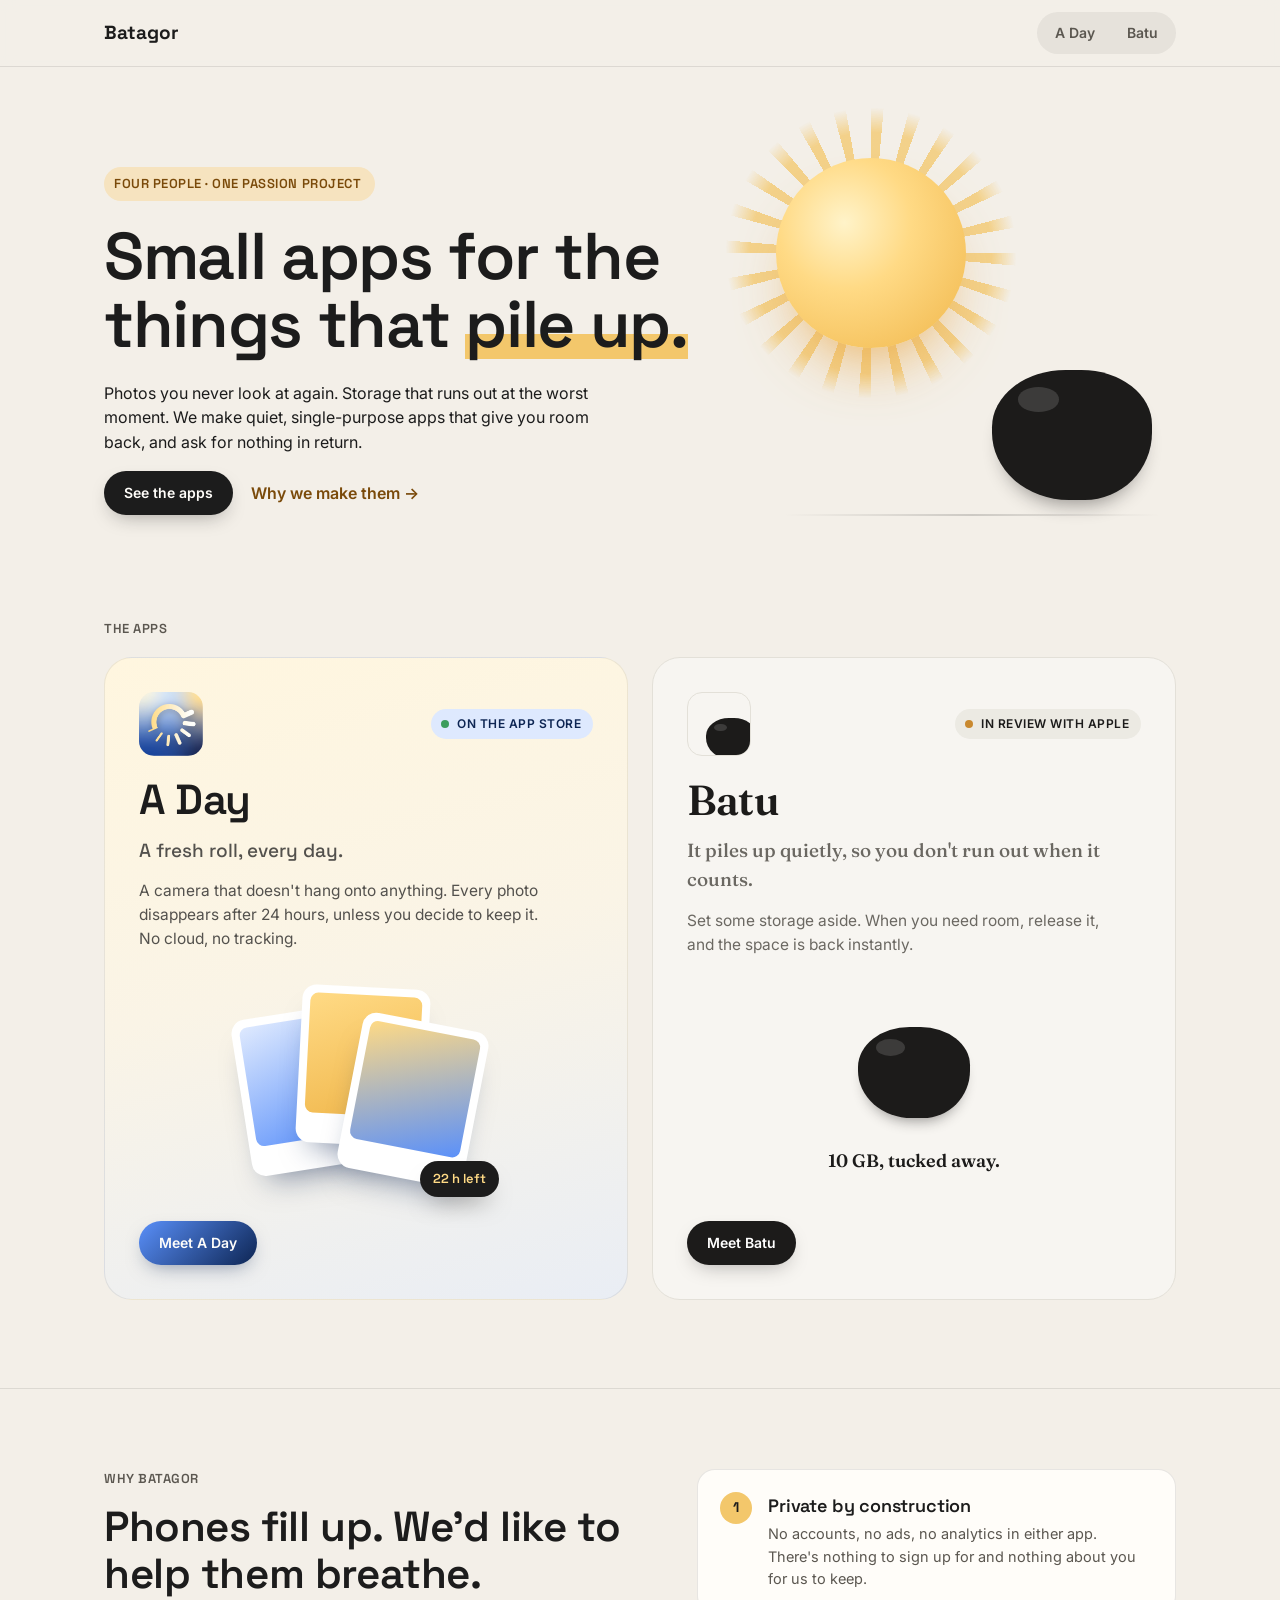
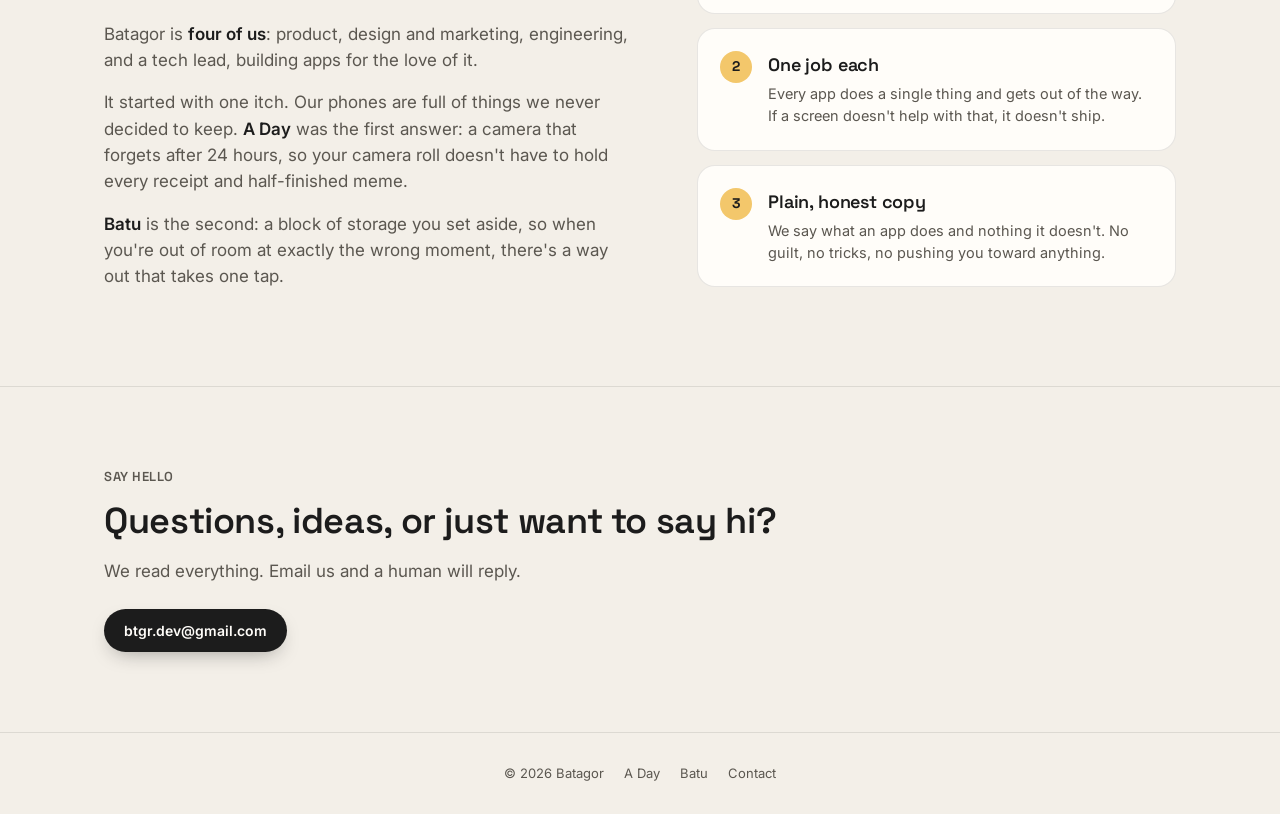
==== commit 7493103b: "Add contact email to hub section and footers Co-Authored-By: Claude Sonnet 5.5 <noreply@anthropic.co" ====
--- a/index.html
+++ b/index.html
@@ -134,6 +134,15 @@
   </div>
 </section>
 
+<section class="section reveal contact" id="contact">
+  <div class="wrap">
+    <div class="section-label">Say hello</div>
+    <h2>Questions, ideas, or just want to say hi?</h2>
+    <p>We read everything. Email us and a human will reply.</p>
+    <a class="btn btn-primary" href="mailto:btgr.dev@gmail.com">btgr.dev@gmail.com</a>
+  </div>
+</section>
+
 <!-- ============================================================
   TEAM — hidden until everyone on the team agrees to appear.
   To publish: delete the `hidden` attribute, replace "Name", the role
@@ -173,6 +182,7 @@
     <nav class="footer-links" aria-label="Footer">
       <a href="/a-day/">A Day</a>
       <a href="/batu/">Batu</a>
+      <a href="#contact">Contact</a>
     </nav>
   </div>
 </footer>
--- a/assets/hub.css
+++ b/assets/hub.css
@@ -145,6 +145,13 @@
   .principles li::before{ left: 18px; top: 18px; }
 }
 
+/* ---- Contact ---- */
+.contact{ text-align: left; }
+.contact h2{ font-size: clamp(26px, 3.2vw, 36px); line-height: 1.15; margin-bottom: 16px; }
+.contact p{ font-size: 17px; color: var(--ink-soft); margin: 0 0 24px; max-width: 520px; }
+.contact .btn{ white-space: nowrap; max-width: 100%; }
+@media (max-width: 480px){ .contact .btn{ font-size: 14px; padding-inline: 20px; } }
+
 /* ---- Team (hidden until the whole team agrees; remove the hidden attribute to show) ---- */
 .team[hidden]{ display: none; }
 .team h2{ font-size: clamp(26px, 3.2vw, 36px); margin-bottom: 28px; }
